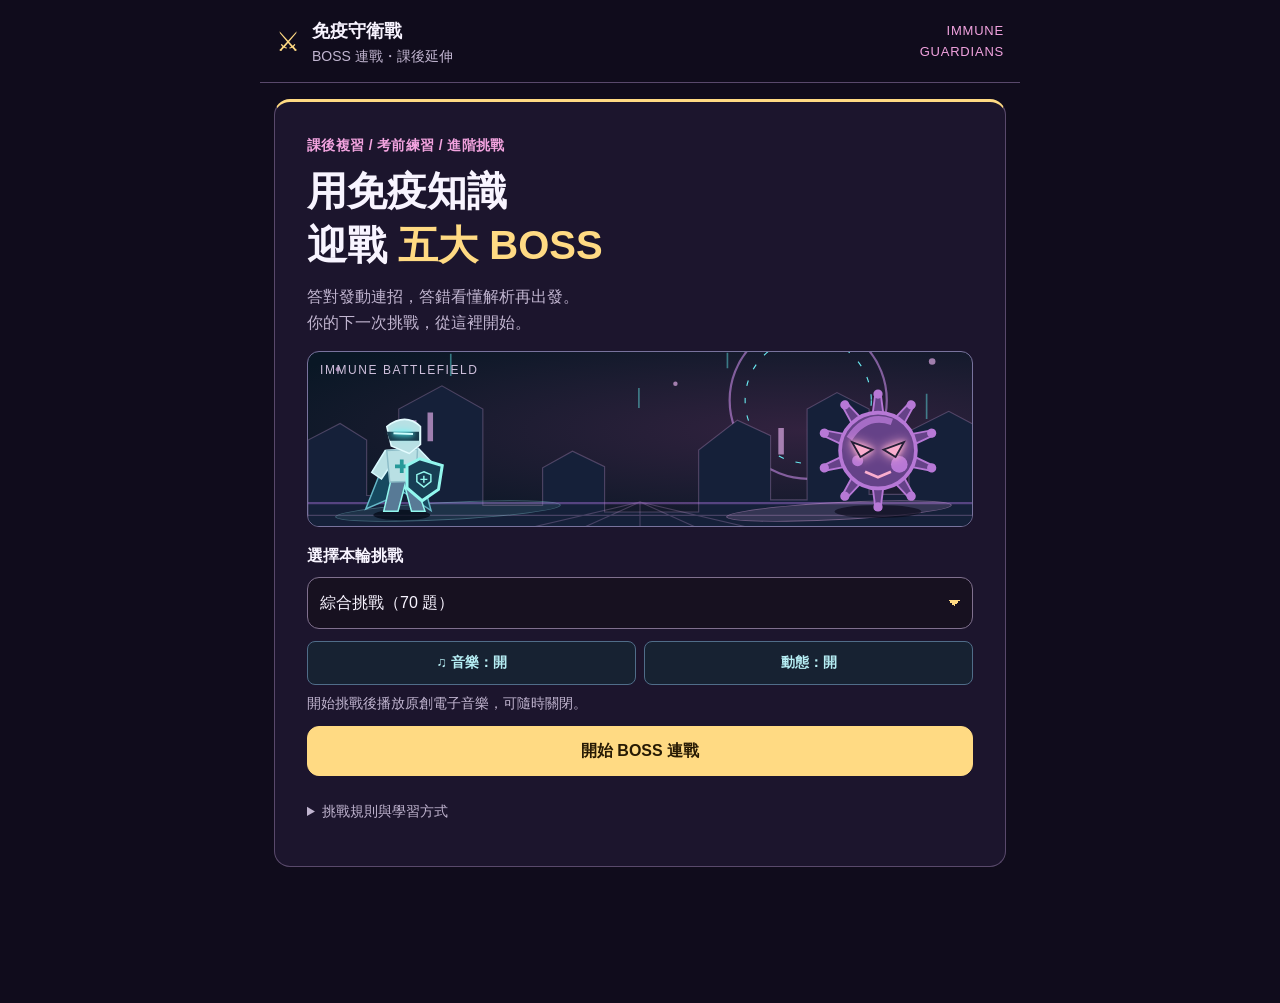
==== index.html @ f4da8e9f "Enhance the IMMUNE RUSH living base and retain unlocked Boss battle evolutions" ====
<!DOCTYPE html>
<html lang="zh-Hant">
<head>
<meta charset="UTF-8">
<meta name="viewport" content="width=device-width,initial-scale=1,viewport-fit=cover">
<meta name="theme-color" content="#100c1c">
<meta name="description" content="免疫守衛戰：五位 Boss 連戰、綜合複習與課後延伸挑戰。與 IMMUNE RUSH 學習任務分開運作。">
<title>免疫守衛戰｜BOSS 連戰挑戰</title>
<link rel="icon" href="data:,">
<link rel="stylesheet" href="./immune-guardian.css?v=20261007i">
<script src="./immune-guardian-data.js?v=20261007i" defer></script>
<script src="./immune-guardian-scene.js?v=20261007i" defer></script>
<script src="./immune-guardian-audio.js?v=20261007i" defer></script>
<script src="./immune-guardian-app.js?v=20261007j" defer></script>
</head>
<body>
<a class="skip-link" href="#mainContent">跳至挑戰內容</a>
<header class="site-header"><span class="brand-mark" aria-hidden="true">⚔</span><div><strong>免疫守衛戰</strong><span>BOSS 連戰・課後延伸</span></div><span class="edition">IMMUNE GUARDIANS</span></header>
<main id="mainContent" tabindex="-1">
<section id="lobby" class="card lobby" aria-labelledby="lobbyTitle">
  <span class="eyebrow">課後複習 / 考前練習 / 進階挑戰</span>
  <h1 id="lobbyTitle">用免疫知識<br>迎戰 <em>五大 BOSS</em></h1>
  <p>答對發動連招，答錯看懂解析再出發。<br>你的下一次挑戰，從這裡開始。</p>
  <div id="lobbyScene" class="battle lobby-scene" aria-hidden="true"></div>
  <label for="gameMode">選擇本輪挑戰</label>
  <select id="gameMode"><option value="all" selected>綜合挑戰（70 題）</option><option value="national">國考特訓（20 題）</option><option value="concept">概念闖關（50 題）</option></select>
  <div class="ambience-tools"><button type="button" data-music aria-pressed="true">♫ 音樂：開</button><button type="button" data-motion aria-pressed="true">動態：開</button></div><p class="ambience-hint">開始挑戰後播放原創電子音樂，可隨時關閉。</p>
  <button id="startBtn" type="button" class="primary">開始 BOSS 連戰</button>
  <details class="rules"><summary>挑戰規則與學習方式</summary><ul><li>7 格生命；答錯扣血並中斷 Combo，已解鎖的進化型態保留到本輪結束；後段 Boss 反擊較強。</li><li>答對累積分數與連招；各模式血量已配合題數，全對可擊敗五位 Boss。</li><li>每題只計分一次。閱讀解析後，再按下一題。</li><li>生命歸零或題目用完後結算，可查看本輪錯題再挑戰。</li></ul><p>本輪紀錄只保留到重新整理。正式課堂任務與學習進度，請使用 IMMUNE RUSH。</p></details>
</section>
<section id="playArea" hidden aria-label="Boss 連戰">
  <section id="combatPanel" class="combat-panel" tabindex="-1" aria-label="戰鬥狀態">
    <div class="combat-heading"><span id="catLabel" class="eyebrow">綜合挑戰</span><button type="button" data-music aria-pressed="true">♫ 音樂：開</button><button type="button" data-motion aria-pressed="true">動態：開</button><button id="endBtn" class="text-button" type="button">結束本輪</button></div>
    <div class="combat-stage"><div id="battle" class="battle">
      <div class="combat-stats">
        <div class="health-panel player"><div class="health-title"><span>守衛生命</span><strong><span id="hp">7</span> / 7</strong></div><div id="heroMeter" class="hp-track" role="progressbar" aria-label="玩家生命值" aria-valuemin="0" aria-valuemax="7" aria-valuenow="7"><i id="heroHpBar"></i></div></div>
        <div class="health-panel enemy"><div class="health-title"><span>BOSS <b id="stageBadge">1 / 5</b></span><span id="bossHealthText">0 / 0</span></div><div id="enemyMeter" class="hp-track" role="progressbar" aria-label="Boss 生命值" aria-valuemin="0" aria-valuemax="100" aria-valuenow="100"><i id="enemyHp"></i></div></div>
      </div>
      <div class="boss-dialogue"><p id="bossTalk" class="boss-talk" aria-label="Boss 台詞"></p></div>
      <div class="fighters" aria-hidden="true">
        <div class="battle-ring"></div><div class="platform left"></div><div class="platform right"></div>
        <div id="hero" class="hero"></div><div id="monster" class="monster"></div>
        <div id="strike" class="strike"></div><div id="impact" class="impact"></div><div id="damage" class="damage"></div>
        <div id="evolutionBanner" class="evolutionBanner"></div>
      </div>
      <div class="fighter-states">
        <div class="fighter-state player-state"><div class="fighter-name"><span id="heroIcon" class="state-icon" aria-hidden="true"></span><strong id="heroName">護生守衛</strong></div><span id="heroSkill" class="fighter-detail">防護盾衝擊</span></div>
        <div class="fighter-state boss-state"><div class="fighter-name"><span id="bossIcon" class="state-icon" aria-hidden="true"></span><strong id="bossName">免疫病毒</strong></div><span class="fighter-detail">Lv.<span id="bossLv">10</span> · <span id="bossFormLabel">初始型態</span></span><span class="fighter-detail retaliation">反擊 −<span id="counterDamage">1</span> 格生命</span></div>
      </div>
    </div></div>
    <div class="hud"><div><b id="streak">0</b><span>Combo 連勝</span></div><div><b id="score">0</b><span>分數</span></div><div><b id="defeated">0 / 5</b><span>已擊敗 Boss</span></div></div>

    <p id="status" class="battle-status" role="status">準備迎戰</p>
  </section>
  <section id="questionCard" class="card question-card" aria-labelledby="question">
    <p id="stageNotice" class="stage-notice" hidden></p>
    <div class="meta"><span id="progress">尚未開始</span><span id="questionCategory">綜合挑戰</span></div>
    <progress id="roundProgress" max="70" value="0" aria-label="本輪作答進度"></progress>
    <h2 id="question" tabindex="-1">準備開始</h2>
    <div id="options" class="options"></div>

  </section>
</section>
<section id="result" class="card result" tabindex="-1" aria-labelledby="resultTitle" hidden></section>
<noscript><p>請啟用 JavaScript 以操作互動挑戰。</p></noscript>
</main>
<footer id="battleActions" class="bottom" hidden><div class="bar"><button id="answerBtn" type="button" class="secondary" disabled>回看解析</button><button id="nextBtn" type="button" class="primary" disabled>請先作答</button></div></footer>
<dialog id="answerDialog" class="answer-dialog" aria-labelledby="answerDialogTitle">
  <header class="answer-dialog-head"><h2 id="answerDialogTitle">戰鬥解析</h2><button id="closeAnswerBtn" class="text-button" type="button" autofocus>回看戰場</button></header>
  <div id="answerScroll" class="answer-scroll"><section id="answer" class="answer" aria-label="即時解析"></section></div>
  <footer class="answer-dialog-actions"><button id="continueBattleBtn" class="primary" type="button">繼續・下一題</button></footer>
</dialog>
</body>
</html>
---- immune-guardian.css ----
/* Independent Boss-battle theme. No IMMUNE RUSH selectors or state dependencies. */
:root{color-scheme:dark;--bg:#100c1c;--panel:#1c152d;--panel-deep:#151021;--text:#f8f4ff;--muted:#c1b5d0;--line:#59496b;--pink:#f2a3df;--gold:#ffda83;--cyan:#9ce6f1;--good:#c4f49a;--bad:#ffb7c3;--radius:16px;--space:16px;--small:.875rem;--safe-bottom:env(safe-area-inset-bottom,0px)}
*{box-sizing:border-box;-webkit-tap-highlight-color:transparent}
[hidden]{display:none!important}html{font-size:16px;scroll-padding-top:16px}body{margin:0;background:var(--bg);color:var(--text);font-family:-apple-system,BlinkMacSystemFont,"Microsoft JhengHei",sans-serif;line-height:1.6}
button,select,a,summary{touch-action:manipulation}button,select{font:inherit}button,a,summary{cursor:pointer}button,.button-link{min-height:48px;width:100%;padding:12px 16px;border:1px solid var(--line);border-radius:12px;text-align:center;font-weight:650;line-height:1.5}
button:disabled{cursor:not-allowed;opacity:.55}button:enabled:active,.button-link:active{transform:translateY(1px)}button:focus-visible,a:focus-visible,select:focus-visible,summary:focus-visible{outline:3px solid var(--gold);outline-offset:3px}
p,h1,h2,h3,span,button,summary{overflow-wrap:anywhere}h1,h2,h3,h4{line-height:1.5}p{margin:8px 0 16px}h2{font-size:1.15rem}h3{font-size:1.05rem}h4{font-size:1rem;margin:16px 0 4px}
.primary{background:var(--gold);color:#271a04;border-color:var(--gold)}.secondary,.button-link{background:#2b203b;color:var(--text)}.button-link{display:flex;align-items:center;justify-content:center;text-decoration:none}
@media(hover:hover){button:enabled:hover,.button-link:hover{filter:brightness(1.12)}summary:hover{color:var(--gold)}}
.site-header{max-width:760px;margin:auto;display:flex;align-items:center;gap:12px;padding:calc(16px + env(safe-area-inset-top,0px)) 16px 14px;border-bottom:1px solid var(--line)}.brand-mark{font-size:1.7rem;color:var(--gold)}.site-header strong,.site-header div>span{display:block}.site-header strong{font-size:1.15rem}.site-header div>span{font-size:var(--small);color:var(--muted)}.edition{font-size:.8125rem;color:var(--pink);letter-spacing:.06em;margin-left:auto;max-width:86px;text-align:right}
main{max-width:760px;margin:auto;padding:16px 14px calc(120px + var(--safe-bottom));min-height:80vh}.card,.combat-panel{background:var(--panel);border:1px solid var(--line);border-radius:var(--radius);padding:var(--space);margin-bottom:16px;min-width:0}
.lobby{border-top:3px solid var(--gold);padding:16px}.eyebrow{display:block;color:var(--pink);font-size:var(--small);font-weight:650;letter-spacing:.025em}.lobby h1{font-size:1.8rem;line-height:1.35;margin:8px 0 12px}.lobby em{font-style:normal;color:var(--gold)}.lobby>p{color:var(--muted);font-size:1rem}
label{display:block;font-weight:650;margin-bottom:8px}select{appearance:none;-webkit-appearance:none;width:100%;min-height:50px;padding:12px 32px 12px 12px;background:#171120;color:var(--text);border:1px solid #80708e;border-radius:12px;font-size:1rem;background-image:linear-gradient(45deg,transparent 50%,var(--gold) 50%),linear-gradient(135deg,var(--gold) 50%,transparent 50%);background-position:calc(100% - 18px) 50%,calc(100% - 12px) 50%;background-repeat:no-repeat;background-size:6px 6px}#startBtn{margin-top:12px}
.rules{margin-top:14px}.rules summary,.source summary{min-height:44px;padding:10px 0;font-size:var(--small);color:var(--muted)}.rules ul{padding-left:22px;font-size:.95rem;color:var(--muted)}.rules li{margin:9px 0}.rules p{font-size:var(--small);color:var(--muted)}
.combat-panel{padding:10px;margin-bottom:10px}.combat-heading{display:flex;align-items:center;justify-content:space-between;gap:4px;flex-wrap:wrap}.text-button{width:auto;min-height:44px;padding:8px;background:transparent;color:var(--muted);font-size:var(--small);border:0;text-decoration:underline}
.combat-stage{position:relative;isolation:isolate}.combat-stats{position:relative;margin:7px;z-index:3;display:grid;grid-template-columns:repeat(2,minmax(0,1fr));gap:10px;pointer-events:none}.health-panel{background:#121326ed;padding:6px 8px;border-radius:9px;border:1px solid #8d6088;min-width:0}.health-panel.player{border-color:#599aa6;grid-column:1;grid-row:1}.health-panel.enemy{grid-column:2;grid-row:1}.health-title{display:flex;justify-content:space-between;flex-wrap:wrap;gap:2px 5px;font-size:.8125rem;color:#ddd1e7}.health-title{margin-bottom:4px}.hp-track{height:7px;background:#3c324b;border-radius:20px;overflow:hidden}.hp-track i{display:block;width:100%;height:100%;background:var(--pink);transition:width .3s}.player .hp-track i{background:var(--cyan)}
.hud{display:grid;grid-template-columns:repeat(3,minmax(0,1fr));gap:5px;margin-top:7px;text-align:center}.hud>div{display:flex;align-items:center;justify-content:center;flex-wrap:wrap;gap:0 5px;padding:3px;background:var(--panel-deep);border-radius:7px}.hud b{font-size:1rem;color:var(--gold)}.hud span{font-size:.8125rem;color:var(--muted)}
.battle{--scene:#dba8e3;--scene-bg:#32223f;position:relative;isolation:isolate;overflow:hidden;height:100%;background:radial-gradient(ellipse at 72% 35%,var(--scene-bg),#0d1526 85%);border:1px solid #786079;border-radius:12px;contain:paint;color:var(--scene)}.battle.stage2{--scene:#a4dfb5;--scene-bg:#224939}.battle.stage3{--scene:#ffb57e;--scene-bg:#582c35}.battle.stage4{--scene:#a2d5ff;--scene-bg:#233f66}.battle.stage5{--scene:#e2b1ff;--scene-bg:#4b276a}.scene-backdrop{position:absolute;inset:0;width:100%;height:100%;pointer-events:none}.battle-ring{position:absolute;width:118px;height:118px;border:1px solid currentColor;border-radius:50%;right:6%;bottom:5px;opacity:.3;box-shadow:0 0 0 9px #b296b110}.platform{position:absolute;bottom:6px;width:34%;height:18px;border-radius:50%;background:#75dede18;border:1px solid #91d8e04d;transform:rotate(-3deg)}.platform.left{left:4%}.platform.right{right:3%;background:#e9ade926;border-color:#e9ade955}.hero,.monster{position:absolute;bottom:4px;width:106px;line-height:0;z-index:2;transform-origin:50% 90%;pointer-events:none}.hero{left:5%;width:112px}.monster{right:3%;width:120px}.hero svg,.monster svg{width:100%;height:auto;display:block;overflow:visible}.hero.form6{filter:drop-shadow(0 0 5px #ffd78470)}.monster.form4{filter:drop-shadow(0 0 5px #e9abff60)}.damage{position:absolute;right:23%;bottom:52px;font-weight:750;font-size:1.4rem;color:#fff;opacity:0;z-index:4;text-shadow:0 2px 3px #000}.evolutionBanner{position:absolute;bottom:3px;left:8px;right:8px;font-size:.875rem;color:var(--gold);background:#15101ff2;text-align:center;padding:5px;border-radius:8px;opacity:0;z-index:5;pointer-events:none}.fighters{height:112px;position:relative;z-index:2}.boss-dialogue{position:relative;z-index:3;width:84%;margin:3px auto 6px 7px;padding:7px 10px;border:1px solid #ad91b5;border-radius:12px 12px 3px 12px;background:#2d223deF;color:#faefff;box-shadow:0 3px 10px #0003}.boss-dialogue::after{content:'';position:absolute;right:13px;bottom:-6px;width:10px;height:10px;transform:skewY(36deg);background:#2d223d;border-right:1px solid #ad91b5;border-bottom:1px solid #ad91b5}.boss-talk{font-size:.875rem;line-height:1.45;margin:0}.fighter-states{position:relative;z-index:3;display:grid;grid-template-columns:repeat(2,minmax(0,1fr));gap:8px;margin:0 7px 7px;background:#14182adb;border-radius:8px}.fighter-state{min-width:0;border-top:1px solid #719ca666;padding:5px 4px;color:#b8f1f1}.boss-state{color:#f2c1e6;border-color:#b780a666}.fighter-name{display:flex;gap:4px;align-items:center;line-height:1.35;font-size:.875rem}.fighter-name strong{font-weight:650;min-width:0}.state-icon{flex:0 0 24px;line-height:0}.state-icon svg{width:24px;height:26px}.fighter-detail{display:block;font-size:.8125rem;line-height:1.45;color:#cbd7e7;margin-top:2px}.retaliation{color:#e0bfcf}.strike{position:absolute;left:23%;right:22%;bottom:60px;height:0;color:#9af4ec;z-index:3;pointer-events:none}.strike.tier2{color:#ffe29c}.strike.tier3{color:#b4ecff}.strike.tier4,.strike.tier5{color:#e5b9ff}.strike.counter{color:#ffafcb}.projectile{position:absolute;top:-20px;left:0;width:44px;height:40px;opacity:0;filter:drop-shadow(0 0 4px currentColor)}.strike-trail{position:absolute;left:0;top:-2px;width:100%;height:4px;background:currentColor;box-shadow:0 5px 0 -1px currentColor;opacity:0;transform:scaleX(0);transform-origin:left}.strike.fire .projectile{animation:projectile .64s ease-in both}.strike.fire .strike-trail{animation:trail .68s ease-out both}.strike.counter.fire .projectile{animation-name:counterProjectile}.strike.counter .strike-trail{transform-origin:right}.damage.hero-damage{right:auto;left:9%;color:#ffc4d7}.impact-cut{position:absolute;left:-29px;top:-29px;width:58px;height:58px;opacity:0}.impact-cut::before,.impact-cut::after{content:'';position:absolute;left:26px;top:0;width:5px;height:58px;background:#fff7dd;border-radius:50%;transform:rotate(38deg);box-shadow:0 0 5px currentColor}.impact-cut::after{transform:rotate(-38deg);height:42px;top:8px}.burst .impact-cut{animation:cut .7s ease-out both}
@keyframes projectile{0%,12%{opacity:0;left:0;transform:scale(.35)}22%{opacity:1;transform:scale(1)}65%{opacity:1;left:100%;transform:scale(1.15)}78%,100%{opacity:0;left:100%;transform:scale(1.3)}}@keyframes counterProjectile{0%,12%{opacity:0;left:100%;transform:scale(.35)}22%{opacity:1;transform:scale(1)}65%{opacity:1;left:0;transform:scale(1.15)}78%,100%{opacity:0;left:0;transform:scale(1.3)}}@keyframes trail{0%,20%{opacity:0;transform:scaleX(0)}62%{opacity:.75;transform:scaleX(1)}100%{opacity:0;transform:scaleX(1)}}@keyframes cut{0%,54%{opacity:0;transform:scale(.4)}65%{opacity:1;transform:scale(1.1)}100%{opacity:0;transform:scale(1.3)}}
.stage-notice,.battle-status{position:absolute;width:1px;height:1px;padding:0;margin:0;overflow:hidden;clip-path:inset(50%)}
.attack{animation:attack .7s ease-out}.counter-attack{animation:counterAttack .7s ease-out}.hit{animation:hit .7s ease-out}.pop{animation:pop .75s ease-out}.boss-enter .monster{animation:bossEnter .55s ease-out}.boss-enter .battle-ring{animation:ringEnter .7s ease-out}.lobby-scene{height:176px;margin:12px 0 16px}.lobby-scene .hero{width:120px}.lobby-scene .monster{width:148px}.lobby-scene::after{content:'IMMUNE BATTLEFIELD';position:absolute;top:9px;left:12px;letter-spacing:.13em;font-size:.75rem;color:#cfc0dc}
@keyframes attack{15%{transform:translateX(-6px) rotate(-4deg)}48%{transform:translate(24px,-4px) rotate(8deg)}75%{transform:translateX(8px)}}@keyframes counterAttack{15%{transform:translateX(6px) rotate(4deg)}48%{transform:translate(-20px,-3px) rotate(-6deg)}75%{transform:translateX(-6px)}}@keyframes hit{0%,54%{transform:none;filter:none}65%{transform:translateX(8px) rotate(4deg);filter:brightness(1.7)}80%{transform:translateX(-5px)}100%{transform:none;filter:none}}@keyframes pop{0%,50%{opacity:0;transform:translateY(4px)}65%,85%{opacity:1}100%{opacity:0;transform:translateY(-12px)}}@keyframes bossEnter{from{opacity:0;transform:translate(20px,-10px) scale(.7)}to{opacity:1;transform:none}}@keyframes ringEnter{from{opacity:0;transform:scale(.5)}to{opacity:.3;transform:scale(1)}}

.meta{display:flex;justify-content:space-between;gap:12px;flex-wrap:wrap;color:var(--muted);font-size:var(--small)}#roundProgress{display:block;width:100%;height:5px;accent-color:var(--pink);margin:6px 0 8px;border:0;background:#3c324b}#roundProgress::-webkit-progress-bar{background:#3c324b}#roundProgress::-webkit-progress-value{background:var(--pink)}
#question{font-size:1.1rem;line-height:1.55;font-weight:650;margin:8px 0 12px;scroll-margin-top:16px}.question-card{padding:12px}.options{display:grid;grid-template-columns:repeat(2,minmax(0,1fr));gap:8px}.options.long-options{grid-template-columns:1fr}.option{display:flex;align-items:flex-start;flex-wrap:wrap;gap:7px;background:var(--panel-deep);color:var(--text);text-align:left;font-weight:500;min-height:54px;padding:10px 9px;line-height:1.5}.option-key{flex:0 0 26px;height:26px;text-align:center;border-radius:7px;background:#36293f;color:var(--pink);font-size:.875rem}.option>span:nth-child(2){flex:1;min-width:0}.option:disabled{opacity:1}.option.correct{border-color:var(--good);background:#1e3023}.option.wrong{border-color:var(--bad);background:#39212c}.answer-mark{width:100%;font-size:.875rem;font-weight:650}
/* The review sheet overlays the question while leaving the battlefield in place. */
.feedback-open{overflow:hidden}.answer-dialog{position:fixed;inset:auto 10px calc(8px + var(--safe-bottom));margin:0 auto;width:calc(100% - 20px);max-width:720px;max-height:55vh;max-height:min(55dvh,var(--review-space,55dvh));padding:0;color:var(--text);background:#1c192c;border:1px solid #bca2cd;border-radius:20px;box-shadow:0 12px 50px #0009;overflow:hidden}.answer-dialog[open]{display:flex;flex-direction:column;animation:sheetIn .22s ease-out}.answer-dialog::backdrop{background:#08071655}.answer-dialog-head{display:flex;align-items:center;justify-content:space-between;gap:8px;padding:6px 14px;border-bottom:1px solid var(--line);flex-shrink:0}.answer-dialog-head h2{font-size:1rem;margin:0;color:#e3c8f3}.answer-dialog-head button{color:#f6e8ff}.answer-scroll{overflow:auto;overscroll-behavior:contain;min-height:0;padding:14px 16px;-webkit-overflow-scrolling:touch}.answer-dialog-actions{padding:10px 14px;border-top:1px solid var(--line);flex-shrink:0}.answer{margin:0;padding:0;border:0;background:transparent}.answer h3{margin:0 0 8px;color:var(--good);font-size:1.1rem}.answer.wrong h3{color:var(--bad)}.answer h4{font-size:.875rem;color:#cfbddc;margin:12px 0 3px}.answer p{margin:4px 0 8px;font-size:1rem;line-height:1.6}.answer .your-answer{font-size:.875rem;color:var(--muted)}.source{margin-top:10px;border-top:1px solid var(--line)}.source p{color:var(--muted);font-size:.875rem}.outcome-note{border-top:1px solid var(--line);padding-top:10px;color:var(--gold)}@keyframes sheetIn{from{opacity:0;transform:translateY(18px)}to{opacity:1;transform:none}}
/* Localized charge, silhouette swap, impact rays and outfit reveal. */
.morph-old,.morph-new{display:block}.morph-old{position:absolute;inset:0}.morphing .morph-old{animation:morphDissolve .7s ease-out both}.morphing .morph-new{animation:morphReveal .85s cubic-bezier(.16,.8,.2,1) both}.morphing::after{content:'';position:absolute;inset:8%;border:3px solid #ffdeb0;border-radius:50%;opacity:0;animation:chargeRing .85s ease-out;pointer-events:none}.evolve-pop{animation:evolvePop 1s ease-out}.impact{position:absolute;bottom:57px;left:76%;width:2px;height:2px;z-index:4;pointer-events:none;color:#ffdfb5}.impact.hero-impact{left:24%;color:#ffacd4}.impact i{position:absolute;left:0;top:0;width:19px;height:3px;opacity:0;background:currentColor;border-radius:3px}.impact.burst i{animation:impactRay .3s .4s ease-out both}.impact::after{content:'';position:absolute;width:64px;height:64px;left:-32px;top:-32px;border:3px solid currentColor;border-radius:50%;opacity:0}.impact.burst::after{animation:impactRing .3s .4s ease-out}
@keyframes morphDissolve{0%{opacity:1;filter:brightness(1)}35%{opacity:.65;filter:brightness(2);transform:scale(.86)}60%,100%{opacity:0;transform:scale(.55)}}@keyframes morphReveal{0%,24%{opacity:0;transform:scale(.45) translateY(10px)}62%{opacity:1;transform:scale(1.08);filter:brightness(1.5)}100%{opacity:1;transform:none;filter:none}}@keyframes chargeRing{0%{opacity:0;transform:scale(.35)}40%{opacity:.85;transform:scale(.7)}100%{opacity:0;transform:scale(1.4)}}@keyframes evolvePop{0%,12%{opacity:0;transform:translateY(7px)}30%,85%{opacity:1;transform:none}100%{opacity:0;transform:translateY(-3px)}}@keyframes impactRay{0%{opacity:0;transform:rotate(calc(var(--ray)*30deg)) translateX(2px) scaleX(.2)}20%{opacity:1}100%{opacity:0;transform:rotate(calc(var(--ray)*30deg)) translateX(48px) scaleX(.5)}}@keyframes impactRing{0%{opacity:.9;transform:scale(.2)}100%{opacity:0;transform:scale(1.4)}}

.bottom{position:fixed;left:0;right:0;bottom:0;z-index:10;background:#100c1cf5;border-top:1px solid var(--line);padding:12px 14px calc(12px + var(--safe-bottom))}.bar{max-width:732px;margin:auto;display:grid;grid-template-columns:1fr 1.35fr;gap:12px}.bottom button{min-width:0}
.result{border-top:3px solid var(--gold)}.result h1{font-size:1.65rem;color:var(--gold);margin:14px 0}.result>p{color:var(--muted)}.result-stats{display:grid;grid-template-columns:repeat(2,minmax(0,1fr));gap:12px;margin:20px 0}.result-stats>div{padding:14px;border:1px solid var(--line);border-radius:12px;background:var(--panel-deep);text-align:center}.result-stats b,.result-stats span{display:block}.result-stats b{font-size:1.5rem;color:var(--gold)}.result-stats span{font-size:.875rem;color:var(--muted)}.result-actions{display:grid;gap:10px}.review-section,.return-learning{margin-top:24px;border-top:1px solid var(--line);padding-top:18px}.review-section>p,.return-learning p{color:var(--muted)}.review-item{background:var(--panel-deep);padding:12px;border-radius:12px;margin-top:12px}.review-item summary{min-height:44px;padding:8px 0;font-size:1rem;line-height:1.65}.review-item p{font-size:.95rem;color:var(--muted)}.review-item h3{font-size:1rem;color:var(--good)}
.skip-link{position:absolute;z-index:50;top:8px;left:8px;padding:12px;background:var(--gold);color:#160f20}.skip-link:not(:focus){clip-path:inset(50%);width:1px;height:1px;overflow:hidden;padding:0}
@media(min-width:640px){.combat-panel{padding:20px}.fighters{height:164px}.hero{width:150px}.monster{width:174px}.boss-dialogue{width:70%}.lobby{padding:32px}.lobby h1{font-size:2.5rem}.result-actions{grid-template-columns:1fr 1fr}}
/* Ambient cyberpunk motion stays inside the arena and pauses during review. */
.ambience-tools{display:flex;gap:8px;margin-top:12px}.ambience-tools button,.combat-heading [data-music],.combat-heading [data-motion]{width:auto;min-height:44px;padding:5px 7px;font-size:.8125rem;background:#172232;color:#b7eff5;border:1px solid #506d89;border-radius:8px;white-space:nowrap}.ambience-tools button{flex:1;font-size:.875rem}.ambience-hint{font-size:.875rem!important;color:var(--muted);margin:7px 0 0}.combat-heading .eyebrow{font-size:.8125rem}.combat-heading .text-button{padding:5px;font-size:.8125rem}.battle{border-color:#78739d;background:radial-gradient(ellipse at 75% 45%,var(--scene-bg),#091725 85%)}
.battle .scene-moon{stroke:#d394f5;opacity:.55;animation:moonBreathe 6s ease-in-out infinite}.scene-orbit{stroke:#69eaf1;transform-origin:452px 85px;animation:orbitSpin 28s linear infinite}.city-lights{animation:cityPulse 5s ease-in-out infinite}.data-rain{animation:dataFall 7s linear infinite}.grid-flow{animation:gridTravel 3s linear infinite}.sky-sweep{animation:skySweep 9s ease-in-out infinite}
.hero .guardian-body{transform-origin:80px 135px;animation:guardianIdle 4.5s ease-in-out infinite}.monster .boss-body{transform-origin:80px 100px;animation:bossHover 3.8s ease-in-out infinite}.boss-eyes{filter:drop-shadow(0 0 3px currentColor) drop-shadow(0 0 6px currentColor);animation:eyeGlow 3.6s ease-in-out infinite}.guardian-eyes{stroke:#cfffff;filter:drop-shadow(0 0 3px #52ffff) drop-shadow(0 0 6px #52ffff);animation:eyeGlow 4.4s ease-in-out infinite}.state-icon .ambient{animation:none;filter:none}.morphing .guardian-body,.morphing .boss-body{animation-play-state:paused}
.motion-paused .ambient,.feedback-open .ambient{animation-play-state:paused!important}
@keyframes guardianIdle{0%,100%{transform:translateY(0) rotate(-1deg)}50%{transform:translateY(-3px) rotate(1deg)}}@keyframes bossHover{0%,100%{transform:translateY(0) rotate(-1.5deg)}50%{transform:translateY(-5px) rotate(1.5deg)}}@keyframes eyeGlow{0%,100%{opacity:.75}50%{opacity:1}}@keyframes moonBreathe{50%{opacity:.85}}@keyframes orbitSpin{to{transform:rotate(360deg)}}@keyframes cityPulse{50%{opacity:.35}}@keyframes dataFall{from{transform:translateY(-50px);opacity:0}15%,75%{opacity:.45}to{transform:translateY(140px);opacity:0}}@keyframes gridTravel{from{transform:translateY(-12px);opacity:.1}50%{opacity:.4}to{transform:translateY(19px);opacity:.1}}@keyframes skySweep{0%,100%{transform:translateY(0);opacity:.15}50%{transform:translateY(-90px);opacity:.35}}
@media(prefers-reduced-motion:reduce){*,*::before,*::after{animation:none!important;transition:none!important;scroll-behavior:auto!important}}
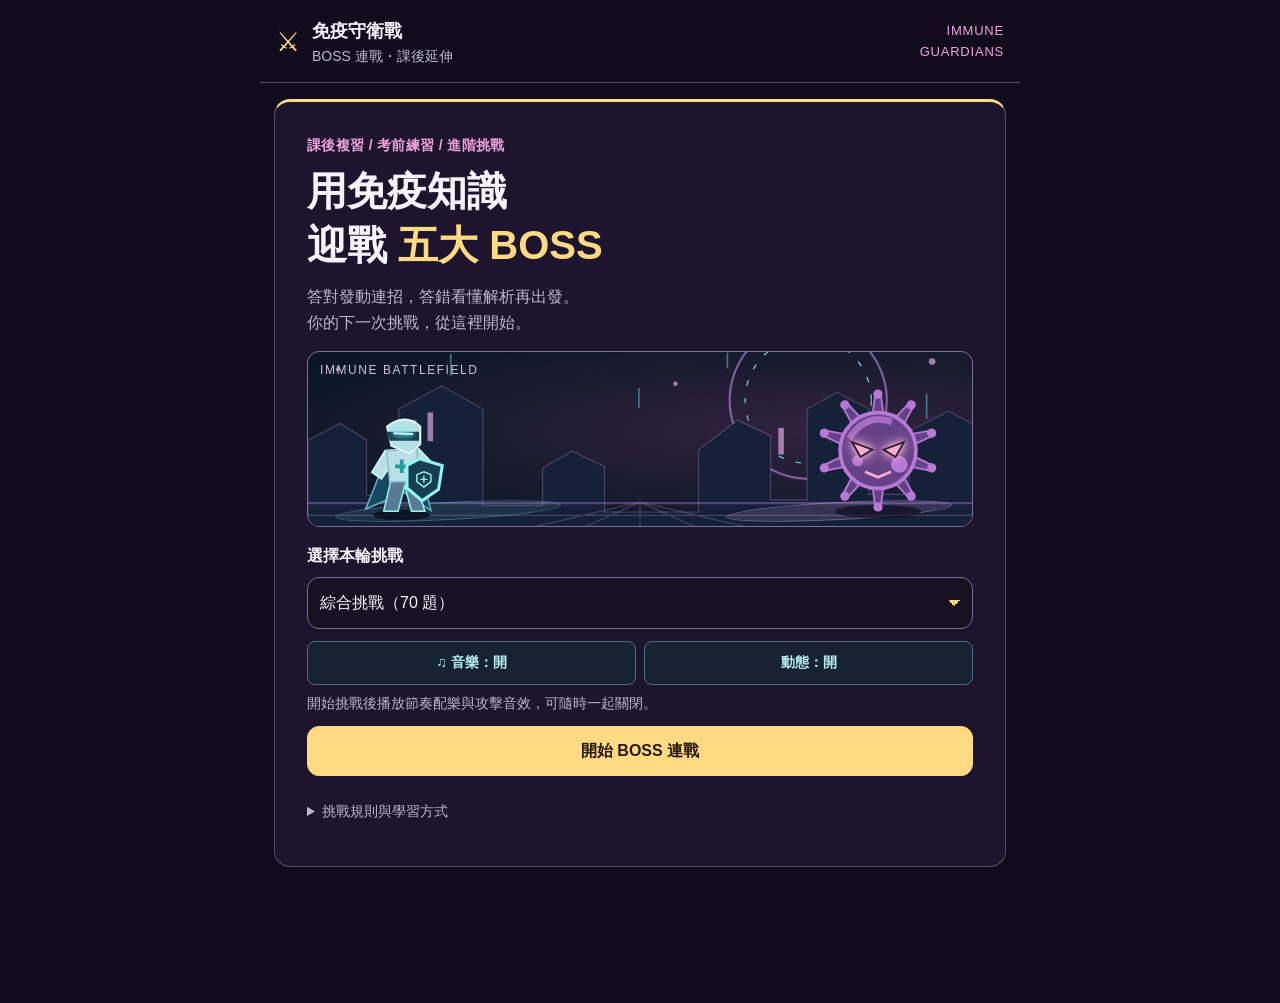
==== commit b749f82d: "Improve Boss battle mobile layout and tighten combat music and impacts" ====
--- a/index.html
+++ b/index.html
@@ -7,11 +7,11 @@
 <meta name="description" content="免疫守衛戰：五位 Boss 連戰、綜合複習與課後延伸挑戰。與 IMMUNE RUSH 學習任務分開運作。">
 <title>免疫守衛戰｜BOSS 連戰挑戰</title>
 <link rel="icon" href="data:,">
-<link rel="stylesheet" href="./immune-guardian.css?v=20261007i">
-<script src="./immune-guardian-data.js?v=20261007i" defer></script>
-<script src="./immune-guardian-scene.js?v=20261007i" defer></script>
-<script src="./immune-guardian-audio.js?v=20261007i" defer></script>
-<script src="./immune-guardian-app.js?v=20261007j" defer></script>
+<link rel="stylesheet" href="./immune-guardian.css?v=20261008h">
+<script src="./immune-guardian-data.js?v=20261008h" defer></script>
+<script src="./immune-guardian-scene.js?v=20261008h" defer></script>
+<script src="./immune-guardian-audio.js?v=20261008h" defer></script>
+<script src="./immune-guardian-app.js?v=20261008h" defer></script>
 </head>
 <body>
 <a class="skip-link" href="#mainContent">跳至挑戰內容</a>
@@ -24,13 +24,13 @@
   <div id="lobbyScene" class="battle lobby-scene" aria-hidden="true"></div>
   <label for="gameMode">選擇本輪挑戰</label>
   <select id="gameMode"><option value="all" selected>綜合挑戰（70 題）</option><option value="national">國考特訓（20 題）</option><option value="concept">概念闖關（50 題）</option></select>
-  <div class="ambience-tools"><button type="button" data-music aria-pressed="true">♫ 音樂：開</button><button type="button" data-motion aria-pressed="true">動態：開</button></div><p class="ambience-hint">開始挑戰後播放原創電子音樂，可隨時關閉。</p>
+  <div class="ambience-tools"><button type="button" data-music aria-pressed="true">♫ 音樂：開</button><button type="button" data-motion aria-pressed="true">動態：開</button></div><p class="ambience-hint">開始挑戰後播放節奏配樂與攻擊音效，可隨時一起關閉。</p>
   <button id="startBtn" type="button" class="primary">開始 BOSS 連戰</button>
   <details class="rules"><summary>挑戰規則與學習方式</summary><ul><li>7 格生命；答錯扣血並中斷 Combo，已解鎖的進化型態保留到本輪結束；後段 Boss 反擊較強。</li><li>答對累積分數與連招；各模式血量已配合題數，全對可擊敗五位 Boss。</li><li>每題只計分一次。閱讀解析後，再按下一題。</li><li>生命歸零或題目用完後結算，可查看本輪錯題再挑戰。</li></ul><p>本輪紀錄只保留到重新整理。正式課堂任務與學習進度，請使用 IMMUNE RUSH。</p></details>
 </section>
 <section id="playArea" hidden aria-label="Boss 連戰">
   <section id="combatPanel" class="combat-panel" tabindex="-1" aria-label="戰鬥狀態">
-    <div class="combat-heading"><span id="catLabel" class="eyebrow">綜合挑戰</span><button type="button" data-music aria-pressed="true">♫ 音樂：開</button><button type="button" data-motion aria-pressed="true">動態：開</button><button id="endBtn" class="text-button" type="button">結束本輪</button></div>
+    <div class="combat-heading"><span id="catLabel" class="eyebrow">綜合挑戰</span><button type="button" data-music aria-pressed="true">♫ 音樂：開</button><button type="button" data-motion aria-pressed="true">動態：開</button><button id="combatDetailBtn" class="combat-detail-toggle" type="button" aria-expanded="false" aria-controls="battle">戰況</button><button id="endBtn" class="text-button" type="button">結束本輪</button></div>
     <div class="combat-stage"><div id="battle" class="battle">
       <div class="combat-stats">
         <div class="health-panel player"><div class="health-title"><span>守衛生命</span><strong><span id="hp">7</span> / 7</strong></div><div id="heroMeter" class="hp-track" role="progressbar" aria-label="玩家生命值" aria-valuemin="0" aria-valuemax="7" aria-valuenow="7"><i id="heroHpBar"></i></div></div>
--- a/immune-guardian.css
+++ b/immune-guardian.css
@@ -15,10 +15,10 @@
 .combat-panel{padding:10px;margin-bottom:10px}.combat-heading{display:flex;align-items:center;justify-content:space-between;gap:4px;flex-wrap:wrap}.text-button{width:auto;min-height:44px;padding:8px;background:transparent;color:var(--muted);font-size:var(--small);border:0;text-decoration:underline}
 .combat-stage{position:relative;isolation:isolate}.combat-stats{position:relative;margin:7px;z-index:3;display:grid;grid-template-columns:repeat(2,minmax(0,1fr));gap:10px;pointer-events:none}.health-panel{background:#121326ed;padding:6px 8px;border-radius:9px;border:1px solid #8d6088;min-width:0}.health-panel.player{border-color:#599aa6;grid-column:1;grid-row:1}.health-panel.enemy{grid-column:2;grid-row:1}.health-title{display:flex;justify-content:space-between;flex-wrap:wrap;gap:2px 5px;font-size:.8125rem;color:#ddd1e7}.health-title{margin-bottom:4px}.hp-track{height:7px;background:#3c324b;border-radius:20px;overflow:hidden}.hp-track i{display:block;width:100%;height:100%;background:var(--pink);transition:width .3s}.player .hp-track i{background:var(--cyan)}
 .hud{display:grid;grid-template-columns:repeat(3,minmax(0,1fr));gap:5px;margin-top:7px;text-align:center}.hud>div{display:flex;align-items:center;justify-content:center;flex-wrap:wrap;gap:0 5px;padding:3px;background:var(--panel-deep);border-radius:7px}.hud b{font-size:1rem;color:var(--gold)}.hud span{font-size:.8125rem;color:var(--muted)}
-.battle{--scene:#dba8e3;--scene-bg:#32223f;position:relative;isolation:isolate;overflow:hidden;height:100%;background:radial-gradient(ellipse at 72% 35%,var(--scene-bg),#0d1526 85%);border:1px solid #786079;border-radius:12px;contain:paint;color:var(--scene)}.battle.stage2{--scene:#a4dfb5;--scene-bg:#224939}.battle.stage3{--scene:#ffb57e;--scene-bg:#582c35}.battle.stage4{--scene:#a2d5ff;--scene-bg:#233f66}.battle.stage5{--scene:#e2b1ff;--scene-bg:#4b276a}.scene-backdrop{position:absolute;inset:0;width:100%;height:100%;pointer-events:none}.battle-ring{position:absolute;width:118px;height:118px;border:1px solid currentColor;border-radius:50%;right:6%;bottom:5px;opacity:.3;box-shadow:0 0 0 9px #b296b110}.platform{position:absolute;bottom:6px;width:34%;height:18px;border-radius:50%;background:#75dede18;border:1px solid #91d8e04d;transform:rotate(-3deg)}.platform.left{left:4%}.platform.right{right:3%;background:#e9ade926;border-color:#e9ade955}.hero,.monster{position:absolute;bottom:4px;width:106px;line-height:0;z-index:2;transform-origin:50% 90%;pointer-events:none}.hero{left:5%;width:112px}.monster{right:3%;width:120px}.hero svg,.monster svg{width:100%;height:auto;display:block;overflow:visible}.hero.form6{filter:drop-shadow(0 0 5px #ffd78470)}.monster.form4{filter:drop-shadow(0 0 5px #e9abff60)}.damage{position:absolute;right:23%;bottom:52px;font-weight:750;font-size:1.4rem;color:#fff;opacity:0;z-index:4;text-shadow:0 2px 3px #000}.evolutionBanner{position:absolute;bottom:3px;left:8px;right:8px;font-size:.875rem;color:var(--gold);background:#15101ff2;text-align:center;padding:5px;border-radius:8px;opacity:0;z-index:5;pointer-events:none}.fighters{height:112px;position:relative;z-index:2}.boss-dialogue{position:relative;z-index:3;width:84%;margin:3px auto 6px 7px;padding:7px 10px;border:1px solid #ad91b5;border-radius:12px 12px 3px 12px;background:#2d223deF;color:#faefff;box-shadow:0 3px 10px #0003}.boss-dialogue::after{content:'';position:absolute;right:13px;bottom:-6px;width:10px;height:10px;transform:skewY(36deg);background:#2d223d;border-right:1px solid #ad91b5;border-bottom:1px solid #ad91b5}.boss-talk{font-size:.875rem;line-height:1.45;margin:0}.fighter-states{position:relative;z-index:3;display:grid;grid-template-columns:repeat(2,minmax(0,1fr));gap:8px;margin:0 7px 7px;background:#14182adb;border-radius:8px}.fighter-state{min-width:0;border-top:1px solid #719ca666;padding:5px 4px;color:#b8f1f1}.boss-state{color:#f2c1e6;border-color:#b780a666}.fighter-name{display:flex;gap:4px;align-items:center;line-height:1.35;font-size:.875rem}.fighter-name strong{font-weight:650;min-width:0}.state-icon{flex:0 0 24px;line-height:0}.state-icon svg{width:24px;height:26px}.fighter-detail{display:block;font-size:.8125rem;line-height:1.45;color:#cbd7e7;margin-top:2px}.retaliation{color:#e0bfcf}.strike{position:absolute;left:23%;right:22%;bottom:60px;height:0;color:#9af4ec;z-index:3;pointer-events:none}.strike.tier2{color:#ffe29c}.strike.tier3{color:#b4ecff}.strike.tier4,.strike.tier5{color:#e5b9ff}.strike.counter{color:#ffafcb}.projectile{position:absolute;top:-20px;left:0;width:44px;height:40px;opacity:0;filter:drop-shadow(0 0 4px currentColor)}.strike-trail{position:absolute;left:0;top:-2px;width:100%;height:4px;background:currentColor;box-shadow:0 5px 0 -1px currentColor;opacity:0;transform:scaleX(0);transform-origin:left}.strike.fire .projectile{animation:projectile .64s ease-in both}.strike.fire .strike-trail{animation:trail .68s ease-out both}.strike.counter.fire .projectile{animation-name:counterProjectile}.strike.counter .strike-trail{transform-origin:right}.damage.hero-damage{right:auto;left:9%;color:#ffc4d7}.impact-cut{position:absolute;left:-29px;top:-29px;width:58px;height:58px;opacity:0}.impact-cut::before,.impact-cut::after{content:'';position:absolute;left:26px;top:0;width:5px;height:58px;background:#fff7dd;border-radius:50%;transform:rotate(38deg);box-shadow:0 0 5px currentColor}.impact-cut::after{transform:rotate(-38deg);height:42px;top:8px}.burst .impact-cut{animation:cut .7s ease-out both}
+.battle{--scene:#dba8e3;--scene-bg:#32223f;position:relative;isolation:isolate;overflow:hidden;height:100%;background:radial-gradient(ellipse at 72% 35%,var(--scene-bg),#0d1526 85%);border:1px solid #786079;border-radius:12px;contain:paint;color:var(--scene)}.battle.stage2{--scene:#a4dfb5;--scene-bg:#224939}.battle.stage3{--scene:#ffb57e;--scene-bg:#582c35}.battle.stage4{--scene:#a2d5ff;--scene-bg:#233f66}.battle.stage5{--scene:#e2b1ff;--scene-bg:#4b276a}.scene-backdrop{position:absolute;inset:0;width:100%;height:100%;pointer-events:none}.battle-ring{position:absolute;width:118px;height:118px;border:1px solid currentColor;border-radius:50%;right:6%;bottom:5px;opacity:.3;box-shadow:0 0 0 9px #b296b110}.platform{position:absolute;bottom:6px;width:34%;height:18px;border-radius:50%;background:#75dede18;border:1px solid #91d8e04d;transform:rotate(-3deg)}.platform.left{left:4%}.platform.right{right:3%;background:#e9ade926;border-color:#e9ade955}.hero,.monster{position:absolute;bottom:4px;width:106px;line-height:0;z-index:2;transform-origin:50% 90%;pointer-events:none}.hero{left:5%;width:112px}.monster{right:3%;width:120px}.hero svg,.monster svg{width:100%;height:auto;display:block;overflow:visible}.hero.form6{filter:drop-shadow(0 0 5px #ffd78470)}.monster.form4{filter:drop-shadow(0 0 5px #e9abff60)}.damage{position:absolute;right:23%;bottom:52px;font-weight:750;font-size:1.4rem;color:#fff;opacity:0;z-index:4;text-shadow:0 2px 3px #000}.evolutionBanner{position:absolute;bottom:3px;left:8px;right:8px;font-size:.875rem;color:var(--gold);background:#15101ff2;text-align:center;padding:5px;border-radius:8px;opacity:0;z-index:5;pointer-events:none}.fighters{height:112px;position:relative;z-index:2}.boss-dialogue{position:relative;z-index:3;width:84%;margin:3px auto 6px 7px;padding:7px 10px;border:1px solid #ad91b5;border-radius:12px 12px 3px 12px;background:#2d223deF;color:#faefff;box-shadow:0 3px 10px #0003}.boss-dialogue::after{content:'';position:absolute;right:13px;bottom:-6px;width:10px;height:10px;transform:skewY(36deg);background:#2d223d;border-right:1px solid #ad91b5;border-bottom:1px solid #ad91b5}.boss-talk{font-size:.875rem;line-height:1.45;margin:0}.fighter-states{position:relative;z-index:3;display:grid;grid-template-columns:repeat(2,minmax(0,1fr));gap:8px;margin:0 7px 7px;background:#14182adb;border-radius:8px}.fighter-state{min-width:0;border-top:1px solid #719ca666;padding:5px 4px;color:#b8f1f1}.boss-state{color:#f2c1e6;border-color:#b780a666}.fighter-name{display:flex;gap:4px;align-items:center;line-height:1.35;font-size:.875rem}.fighter-name strong{font-weight:650;min-width:0}.state-icon{flex:0 0 24px;line-height:0}.state-icon svg{width:24px;height:26px}.fighter-detail{display:block;font-size:.8125rem;line-height:1.45;color:#cbd7e7;margin-top:2px}.retaliation{color:#e0bfcf}.strike{position:absolute;left:23%;right:22%;bottom:60px;height:0;color:#9af4ec;z-index:3;pointer-events:none}.strike.tier2{color:#ffe29c}.strike.tier3{color:#b4ecff}.strike.tier4,.strike.tier5{color:#e5b9ff}.strike.counter{color:#ffafcb}.projectile{position:absolute;top:-20px;left:0;width:44px;height:40px;opacity:0;filter:drop-shadow(0 0 4px currentColor)}.strike-trail{position:absolute;left:0;top:-2px;width:100%;height:4px;background:currentColor;box-shadow:0 5px 0 -1px currentColor;opacity:0;transform:scaleX(0);transform-origin:left}.strike.fire .projectile{animation:projectile .4s ease-in both}.strike.fire .strike-trail{animation:trail .42s ease-out both}.strike.counter.fire .projectile{animation-name:counterProjectile}.strike.counter .strike-trail{transform-origin:right}.damage.hero-damage{right:auto;left:9%;color:#ffc4d7}.impact-cut{position:absolute;left:-29px;top:-29px;width:58px;height:58px;opacity:0}.impact-cut::before,.impact-cut::after{content:'';position:absolute;left:26px;top:0;width:5px;height:58px;background:#fff7dd;border-radius:50%;transform:rotate(38deg);box-shadow:0 0 5px currentColor}.impact-cut::after{transform:rotate(-38deg);height:42px;top:8px}.burst .impact-cut{animation:cut .42s ease-out both}
 @keyframes projectile{0%,12%{opacity:0;left:0;transform:scale(.35)}22%{opacity:1;transform:scale(1)}65%{opacity:1;left:100%;transform:scale(1.15)}78%,100%{opacity:0;left:100%;transform:scale(1.3)}}@keyframes counterProjectile{0%,12%{opacity:0;left:100%;transform:scale(.35)}22%{opacity:1;transform:scale(1)}65%{opacity:1;left:0;transform:scale(1.15)}78%,100%{opacity:0;left:0;transform:scale(1.3)}}@keyframes trail{0%,20%{opacity:0;transform:scaleX(0)}62%{opacity:.75;transform:scaleX(1)}100%{opacity:0;transform:scaleX(1)}}@keyframes cut{0%,54%{opacity:0;transform:scale(.4)}65%{opacity:1;transform:scale(1.1)}100%{opacity:0;transform:scale(1.3)}}
 .stage-notice,.battle-status{position:absolute;width:1px;height:1px;padding:0;margin:0;overflow:hidden;clip-path:inset(50%)}
-.attack{animation:attack .7s ease-out}.counter-attack{animation:counterAttack .7s ease-out}.hit{animation:hit .7s ease-out}.pop{animation:pop .75s ease-out}.boss-enter .monster{animation:bossEnter .55s ease-out}.boss-enter .battle-ring{animation:ringEnter .7s ease-out}.lobby-scene{height:176px;margin:12px 0 16px}.lobby-scene .hero{width:120px}.lobby-scene .monster{width:148px}.lobby-scene::after{content:'IMMUNE BATTLEFIELD';position:absolute;top:9px;left:12px;letter-spacing:.13em;font-size:.75rem;color:#cfc0dc}
+.attack{animation:attack .42s ease-out}.counter-attack{animation:counterAttack .42s ease-out}.hit{animation:hit .42s ease-out}.pop{animation:pop .75s ease-out}.boss-enter .monster{animation:bossEnter .55s ease-out}.boss-enter .battle-ring{animation:ringEnter .7s ease-out}.lobby-scene{height:176px;margin:12px 0 16px}.lobby-scene .hero{width:120px}.lobby-scene .monster{width:148px}.lobby-scene::after{content:'IMMUNE BATTLEFIELD';position:absolute;top:9px;left:12px;letter-spacing:.13em;font-size:.75rem;color:#cfc0dc}
 @keyframes attack{15%{transform:translateX(-6px) rotate(-4deg)}48%{transform:translate(24px,-4px) rotate(8deg)}75%{transform:translateX(8px)}}@keyframes counterAttack{15%{transform:translateX(6px) rotate(4deg)}48%{transform:translate(-20px,-3px) rotate(-6deg)}75%{transform:translateX(-6px)}}@keyframes hit{0%,54%{transform:none;filter:none}65%{transform:translateX(8px) rotate(4deg);filter:brightness(1.7)}80%{transform:translateX(-5px)}100%{transform:none;filter:none}}@keyframes pop{0%,50%{opacity:0;transform:translateY(4px)}65%,85%{opacity:1}100%{opacity:0;transform:translateY(-12px)}}@keyframes bossEnter{from{opacity:0;transform:translate(20px,-10px) scale(.7)}to{opacity:1;transform:none}}@keyframes ringEnter{from{opacity:0;transform:scale(.5)}to{opacity:.3;transform:scale(1)}}
 
 .meta{display:flex;justify-content:space-between;gap:12px;flex-wrap:wrap;color:var(--muted);font-size:var(--small)}#roundProgress{display:block;width:100%;height:5px;accent-color:var(--pink);margin:6px 0 8px;border:0;background:#3c324b}#roundProgress::-webkit-progress-bar{background:#3c324b}#roundProgress::-webkit-progress-value{background:var(--pink)}
@@ -26,7 +26,7 @@
 /* The review sheet overlays the question while leaving the battlefield in place. */
 .feedback-open{overflow:hidden}.answer-dialog{position:fixed;inset:auto 10px calc(8px + var(--safe-bottom));margin:0 auto;width:calc(100% - 20px);max-width:720px;max-height:55vh;max-height:min(55dvh,var(--review-space,55dvh));padding:0;color:var(--text);background:#1c192c;border:1px solid #bca2cd;border-radius:20px;box-shadow:0 12px 50px #0009;overflow:hidden}.answer-dialog[open]{display:flex;flex-direction:column;animation:sheetIn .22s ease-out}.answer-dialog::backdrop{background:#08071655}.answer-dialog-head{display:flex;align-items:center;justify-content:space-between;gap:8px;padding:6px 14px;border-bottom:1px solid var(--line);flex-shrink:0}.answer-dialog-head h2{font-size:1rem;margin:0;color:#e3c8f3}.answer-dialog-head button{color:#f6e8ff}.answer-scroll{overflow:auto;overscroll-behavior:contain;min-height:0;padding:14px 16px;-webkit-overflow-scrolling:touch}.answer-dialog-actions{padding:10px 14px;border-top:1px solid var(--line);flex-shrink:0}.answer{margin:0;padding:0;border:0;background:transparent}.answer h3{margin:0 0 8px;color:var(--good);font-size:1.1rem}.answer.wrong h3{color:var(--bad)}.answer h4{font-size:.875rem;color:#cfbddc;margin:12px 0 3px}.answer p{margin:4px 0 8px;font-size:1rem;line-height:1.6}.answer .your-answer{font-size:.875rem;color:var(--muted)}.source{margin-top:10px;border-top:1px solid var(--line)}.source p{color:var(--muted);font-size:.875rem}.outcome-note{border-top:1px solid var(--line);padding-top:10px;color:var(--gold)}@keyframes sheetIn{from{opacity:0;transform:translateY(18px)}to{opacity:1;transform:none}}
 /* Localized charge, silhouette swap, impact rays and outfit reveal. */
-.morph-old,.morph-new{display:block}.morph-old{position:absolute;inset:0}.morphing .morph-old{animation:morphDissolve .7s ease-out both}.morphing .morph-new{animation:morphReveal .85s cubic-bezier(.16,.8,.2,1) both}.morphing::after{content:'';position:absolute;inset:8%;border:3px solid #ffdeb0;border-radius:50%;opacity:0;animation:chargeRing .85s ease-out;pointer-events:none}.evolve-pop{animation:evolvePop 1s ease-out}.impact{position:absolute;bottom:57px;left:76%;width:2px;height:2px;z-index:4;pointer-events:none;color:#ffdfb5}.impact.hero-impact{left:24%;color:#ffacd4}.impact i{position:absolute;left:0;top:0;width:19px;height:3px;opacity:0;background:currentColor;border-radius:3px}.impact.burst i{animation:impactRay .3s .4s ease-out both}.impact::after{content:'';position:absolute;width:64px;height:64px;left:-32px;top:-32px;border:3px solid currentColor;border-radius:50%;opacity:0}.impact.burst::after{animation:impactRing .3s .4s ease-out}
+.morph-old,.morph-new{display:block}.morph-old{position:absolute;inset:0}.morphing .morph-old{animation:morphDissolve .7s ease-out both}.morphing .morph-new{animation:morphReveal .85s cubic-bezier(.16,.8,.2,1) both}.morphing::after{content:'';position:absolute;inset:8%;border:3px solid #ffdeb0;border-radius:50%;opacity:0;animation:chargeRing .85s ease-out;pointer-events:none}.evolve-pop{animation:evolvePop 1s ease-out}.impact{position:absolute;bottom:57px;left:76%;width:2px;height:2px;z-index:4;pointer-events:none;color:#ffdfb5}.impact.hero-impact{left:24%;color:#ffacd4}.impact i{position:absolute;left:0;top:0;width:19px;height:3px;opacity:0;background:currentColor;border-radius:3px}.impact.burst i{animation:impactRay .24s .23s ease-out both}.impact::after{content:'';position:absolute;width:64px;height:64px;left:-32px;top:-32px;border:3px solid currentColor;border-radius:50%;opacity:0}.impact.burst::after{animation:impactRing .24s .23s ease-out}
 @keyframes morphDissolve{0%{opacity:1;filter:brightness(1)}35%{opacity:.65;filter:brightness(2);transform:scale(.86)}60%,100%{opacity:0;transform:scale(.55)}}@keyframes morphReveal{0%,24%{opacity:0;transform:scale(.45) translateY(10px)}62%{opacity:1;transform:scale(1.08);filter:brightness(1.5)}100%{opacity:1;transform:none;filter:none}}@keyframes chargeRing{0%{opacity:0;transform:scale(.35)}40%{opacity:.85;transform:scale(.7)}100%{opacity:0;transform:scale(1.4)}}@keyframes evolvePop{0%,12%{opacity:0;transform:translateY(7px)}30%,85%{opacity:1;transform:none}100%{opacity:0;transform:translateY(-3px)}}@keyframes impactRay{0%{opacity:0;transform:rotate(calc(var(--ray)*30deg)) translateX(2px) scaleX(.2)}20%{opacity:1}100%{opacity:0;transform:rotate(calc(var(--ray)*30deg)) translateX(48px) scaleX(.5)}}@keyframes impactRing{0%{opacity:.9;transform:scale(.2)}100%{opacity:0;transform:scale(1.4)}}
 
 .bottom{position:fixed;left:0;right:0;bottom:0;z-index:10;background:#100c1cf5;border-top:1px solid var(--line);padding:12px 14px calc(12px + var(--safe-bottom))}.bar{max-width:732px;margin:auto;display:grid;grid-template-columns:1fr 1.35fr;gap:12px}.bottom button{min-width:0}
@@ -40,3 +40,37 @@
 .motion-paused .ambient,.feedback-open .ambient{animation-play-state:paused!important}
 @keyframes guardianIdle{0%,100%{transform:translateY(0) rotate(-1deg)}50%{transform:translateY(-3px) rotate(1deg)}}@keyframes bossHover{0%,100%{transform:translateY(0) rotate(-1.5deg)}50%{transform:translateY(-5px) rotate(1.5deg)}}@keyframes eyeGlow{0%,100%{opacity:.75}50%{opacity:1}}@keyframes moonBreathe{50%{opacity:.85}}@keyframes orbitSpin{to{transform:rotate(360deg)}}@keyframes cityPulse{50%{opacity:.35}}@keyframes dataFall{from{transform:translateY(-50px);opacity:0}15%,75%{opacity:.45}to{transform:translateY(140px);opacity:0}}@keyframes gridTravel{from{transform:translateY(-12px);opacity:.1}50%{opacity:.4}to{transform:translateY(19px);opacity:.1}}@keyframes skySweep{0%,100%{transform:translateY(0);opacity:.15}50%{transform:translateY(-90px);opacity:.35}}
 @media(prefers-reduced-motion:reduce){*,*::before,*::after{animation:none!important;transition:none!important;scroll-behavior:auto!important}}
+
+/* Mobile battlefield gives the question priority; details are opt-in, text never clipped. */
+.combat-detail-toggle{display:none}
+@media(max-width:639px){
+  body.playing .site-header{display:none}
+  body.playing main{padding:calc(6px + env(safe-area-inset-top,0px)) 8px calc(16px + var(--safe-bottom))}
+  body.playing.has-feedback main{padding-bottom:calc(92px + var(--safe-bottom))}
+  .combat-panel{padding:6px;margin-bottom:8px;border-radius:13px}
+  .combat-heading{gap:4px;min-height:44px;margin-bottom:3px}
+  .combat-heading .eyebrow{flex:1;min-width:60px;font-size:.8125rem}
+  .combat-heading [data-music],.combat-heading [data-motion]{width:44px;height:44px;padding:0;font-size:1.15rem}
+  .combat-heading [aria-pressed="false"]{color:#a99eb5;background:#201a2c}
+  .combat-detail-toggle{display:block;width:auto;min-width:44px;min-height:44px;padding:5px 8px;background:#2b203b;color:#efdef8;font-size:.8125rem}
+  .combat-detail-toggle[aria-expanded="true"]{border-color:var(--gold);color:var(--gold)}
+  .combat-heading .text-button{min-width:58px}
+  .combat-stats{margin:5px;gap:6px}.health-panel{padding:3px 6px}.health-title{margin-bottom:2px;line-height:1.4}.hp-track{height:5px}
+  .boss-dialogue{width:calc(100% - 16px);margin:3px 8px 4px;padding:4px 7px;border-radius:8px 8px 2px 8px}
+  .boss-talk{font-size:.8125rem;line-height:1.35}
+  .fighters{height:82px}.hero{width:79px;left:9%;bottom:0}.monster{width:86px;right:7%;bottom:0}
+  .battle-ring{width:80px;height:80px;right:9%;bottom:0}.platform{height:12px;bottom:2px}
+  .fighter-states{margin:0 5px 4px;gap:6px}.fighter-state{padding:3px 4px}.fighter-name{font-size:.8125rem;line-height:1.3}.state-icon{display:none}
+  .combat-panel:not(.show-details) .fighter-detail,.combat-panel:not(.show-details) .hud{display:none}
+  .combat-panel.show-details .state-icon{display:block}
+  .hud{margin-top:5px}.hud>div{padding:3px}.hud span{font-size:.8125rem}
+  .strike{bottom:43px}.impact{bottom:41px}.damage{bottom:39px;font-size:1.1rem}.evolutionBanner{font-size:.8125rem;padding:3px}
+  .question-card{padding:10px;margin-bottom:0;border-radius:13px}.meta{font-size:.8125rem;gap:6px}#roundProgress{height:3px;margin:4px 0 6px}
+  #question{font-size:1.0625rem;line-height:1.5;margin:6px 0 10px}
+  .options{gap:7px}.option{font-size:1rem;min-height:50px;padding:9px 8px;gap:6px;line-height:1.4}.option-key{flex-basis:24px;height:24px}
+  .bottom{padding:8px 10px calc(8px + var(--safe-bottom))}.bar{gap:8px}
+}
+
+@media(max-width:639px) and (min-height:740px){
+  .fighters{height:100px}.hero{width:94px}.monster{width:104px}
+}
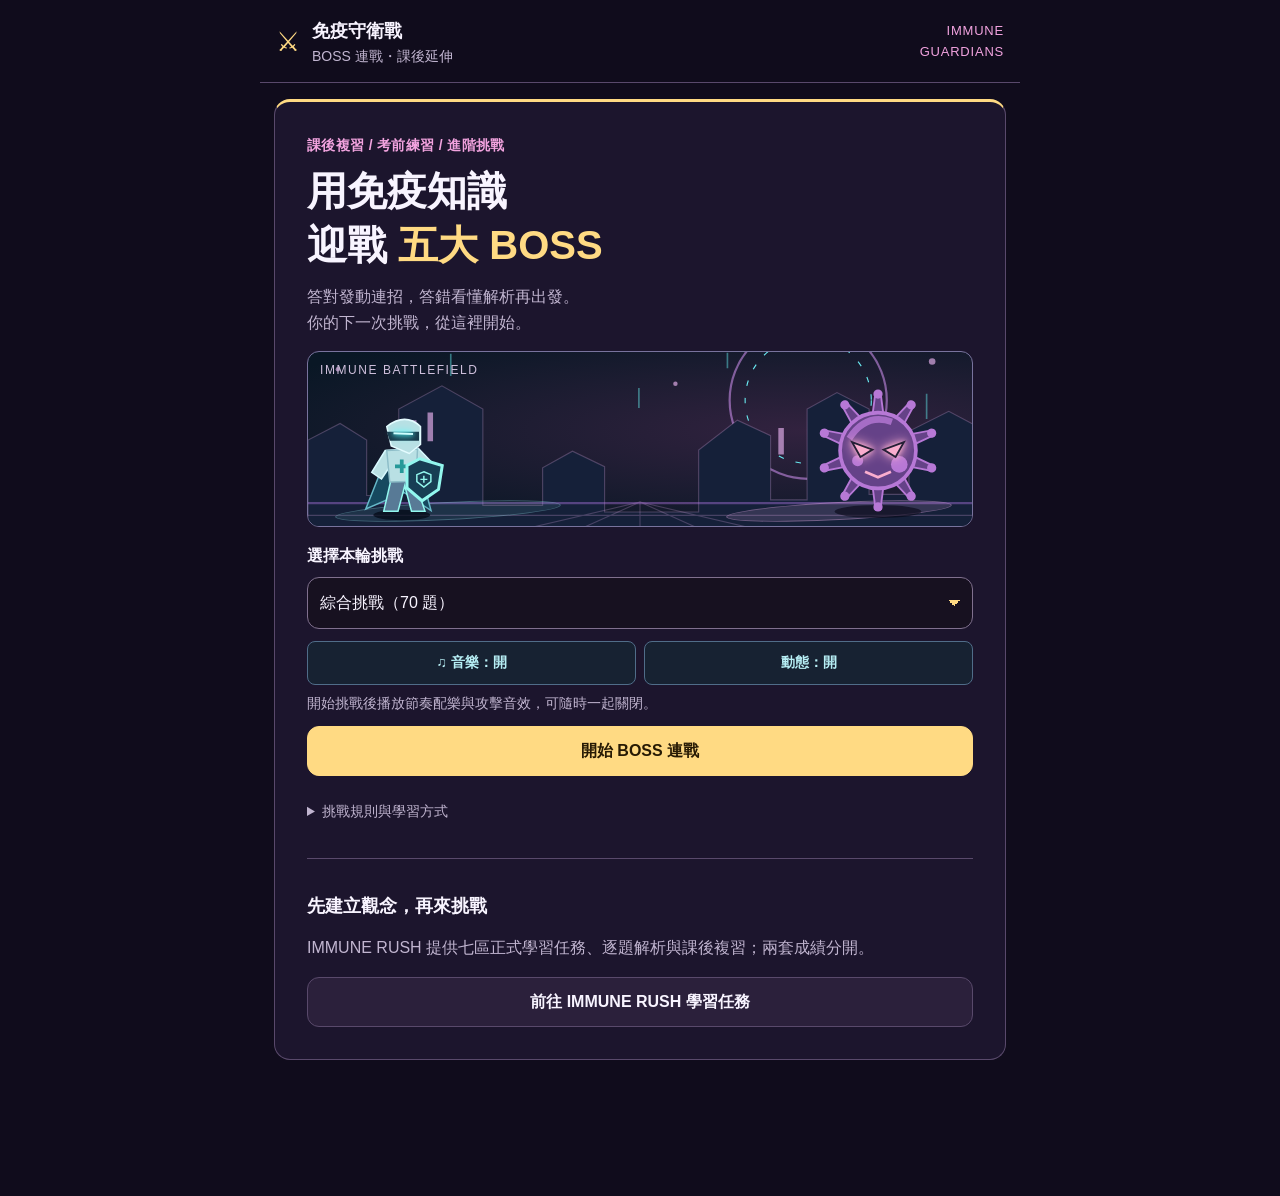
==== commit 0411e775: "Preserve clinical context in mission reviews and connect Boss lobby to learning tasks Validate seven" ====
--- a/index.html
+++ b/index.html
@@ -7,11 +7,11 @@
 <meta name="description" content="免疫守衛戰：五位 Boss 連戰、綜合複習與課後延伸挑戰。與 IMMUNE RUSH 學習任務分開運作。">
 <title>免疫守衛戰｜BOSS 連戰挑戰</title>
 <link rel="icon" href="data:,">
-<link rel="stylesheet" href="./immune-guardian.css?v=20261008h">
-<script src="./immune-guardian-data.js?v=20261008h" defer></script>
-<script src="./immune-guardian-scene.js?v=20261008h" defer></script>
-<script src="./immune-guardian-audio.js?v=20261008h" defer></script>
-<script src="./immune-guardian-app.js?v=20261008h" defer></script>
+<link rel="stylesheet" href="./immune-guardian.css?v=20261008k">
+<script src="./immune-guardian-data.js?v=20261008k" defer></script>
+<script src="./immune-guardian-scene.js?v=20261008k" defer></script>
+<script src="./immune-guardian-audio.js?v=20261008k" defer></script>
+<script src="./immune-guardian-app.js?v=20261008k" defer></script>
 </head>
 <body>
 <a class="skip-link" href="#mainContent">跳至挑戰內容</a>
@@ -26,7 +26,8 @@
   <select id="gameMode"><option value="all" selected>綜合挑戰（70 題）</option><option value="national">國考特訓（20 題）</option><option value="concept">概念闖關（50 題）</option></select>
   <div class="ambience-tools"><button type="button" data-music aria-pressed="true">♫ 音樂：開</button><button type="button" data-motion aria-pressed="true">動態：開</button></div><p class="ambience-hint">開始挑戰後播放節奏配樂與攻擊音效，可隨時一起關閉。</p>
   <button id="startBtn" type="button" class="primary">開始 BOSS 連戰</button>
-  <details class="rules"><summary>挑戰規則與學習方式</summary><ul><li>7 格生命；答錯扣血並中斷 Combo，已解鎖的進化型態保留到本輪結束；後段 Boss 反擊較強。</li><li>答對累積分數與連招；各模式血量已配合題數，全對可擊敗五位 Boss。</li><li>每題只計分一次。閱讀解析後，再按下一題。</li><li>生命歸零或題目用完後結算，可查看本輪錯題再挑戰。</li></ul><p>本輪紀錄只保留到重新整理。正式課堂任務與學習進度，請使用 IMMUNE RUSH。</p></details>
+  <details class="rules"><summary>挑戰規則與學習方式</summary><ul><li>7 格生命；答錯扣血並中斷 Combo，後段 Boss 反擊較強。</li><li>本輪累積答對 2、4、8、12、18、26、40 題會進化並更換攻擊特效；答錯不扣累積題數、不退化，重新挑戰才歸零。</li><li>答對累積分數與連招；各模式血量已配合題數，全對可擊敗五位 Boss。</li><li>每題只計分一次。閱讀解析後，再按下一題。</li><li>生命歸零或題目用完後結算，可查看本輪錯題再挑戰。</li></ul><p>本輪紀錄只保留到重新整理。正式課堂任務與學習進度，請使用 IMMUNE RUSH。</p></details>
+  <section class="return-learning" aria-labelledby="missionLinkTitle"><h2 id="missionLinkTitle">先建立觀念，再來挑戰</h2><p>IMMUNE RUSH 提供七區正式學習任務、逐題解析與課後複習；兩套成績分開。</p><a id="lobbyMission" class="secondary button-link" href="./mission.html">前往 IMMUNE RUSH 學習任務</a></section>
 </section>
 <section id="playArea" hidden aria-label="Boss 連戰">
   <section id="combatPanel" class="combat-panel" tabindex="-1" aria-label="戰鬥狀態">
@@ -37,14 +38,14 @@
         <div class="health-panel enemy"><div class="health-title"><span>BOSS <b id="stageBadge">1 / 5</b></span><span id="bossHealthText">0 / 0</span></div><div id="enemyMeter" class="hp-track" role="progressbar" aria-label="Boss 生命值" aria-valuemin="0" aria-valuemax="100" aria-valuenow="100"><i id="enemyHp"></i></div></div>
       </div>
       <div class="boss-dialogue"><p id="bossTalk" class="boss-talk" aria-label="Boss 台詞"></p></div>
-      <div class="fighters" aria-hidden="true">
-        <div class="battle-ring"></div><div class="platform left"></div><div class="platform right"></div>
+      <div class="fighters" aria-hidden="true"><div class="arena-current"><span class="current-grid ambient"></span><span class="current-line ambient"></span><span class="current-line ambient"></span><span class="current-line ambient"></span></div>
+        <div id="bossArrival" class="boss-arrival" aria-hidden="true"><div class="arrival-gate"></div><div class="arrival-rift"></div><div class="arrival-name"><span id="arrivalNumber"></span><strong id="arrivalName"></strong></div></div><div class="battle-ring"></div><div class="platform left"></div><div class="platform right"></div>
         <div id="hero" class="hero"></div><div id="monster" class="monster"></div>
         <div id="strike" class="strike"></div><div id="impact" class="impact"></div><div id="damage" class="damage"></div>
         <div id="evolutionBanner" class="evolutionBanner"></div>
       </div>
       <div class="fighter-states">
-        <div class="fighter-state player-state"><div class="fighter-name"><span id="heroIcon" class="state-icon" aria-hidden="true"></span><strong id="heroName">護生守衛</strong></div><span id="heroSkill" class="fighter-detail">防護盾衝擊</span></div>
+        <div class="fighter-state player-state"><div class="fighter-name"><span id="heroIcon" class="state-icon" aria-hidden="true"></span><strong id="heroName">護生守衛</strong></div><span id="evolutionProgress" class="evolution-progress">答對 0｜差 2 題進化</span><span id="heroSkill" class="fighter-detail">防護盾衝擊</span></div>
         <div class="fighter-state boss-state"><div class="fighter-name"><span id="bossIcon" class="state-icon" aria-hidden="true"></span><strong id="bossName">免疫病毒</strong></div><span class="fighter-detail">Lv.<span id="bossLv">10</span> · <span id="bossFormLabel">初始型態</span></span><span class="fighter-detail retaliation">反擊 −<span id="counterDamage">1</span> 格生命</span></div>
       </div>
     </div></div>
--- a/immune-guardian.css
+++ b/immune-guardian.css
@@ -15,11 +15,11 @@
 .combat-panel{padding:10px;margin-bottom:10px}.combat-heading{display:flex;align-items:center;justify-content:space-between;gap:4px;flex-wrap:wrap}.text-button{width:auto;min-height:44px;padding:8px;background:transparent;color:var(--muted);font-size:var(--small);border:0;text-decoration:underline}
 .combat-stage{position:relative;isolation:isolate}.combat-stats{position:relative;margin:7px;z-index:3;display:grid;grid-template-columns:repeat(2,minmax(0,1fr));gap:10px;pointer-events:none}.health-panel{background:#121326ed;padding:6px 8px;border-radius:9px;border:1px solid #8d6088;min-width:0}.health-panel.player{border-color:#599aa6;grid-column:1;grid-row:1}.health-panel.enemy{grid-column:2;grid-row:1}.health-title{display:flex;justify-content:space-between;flex-wrap:wrap;gap:2px 5px;font-size:.8125rem;color:#ddd1e7}.health-title{margin-bottom:4px}.hp-track{height:7px;background:#3c324b;border-radius:20px;overflow:hidden}.hp-track i{display:block;width:100%;height:100%;background:var(--pink);transition:width .3s}.player .hp-track i{background:var(--cyan)}
 .hud{display:grid;grid-template-columns:repeat(3,minmax(0,1fr));gap:5px;margin-top:7px;text-align:center}.hud>div{display:flex;align-items:center;justify-content:center;flex-wrap:wrap;gap:0 5px;padding:3px;background:var(--panel-deep);border-radius:7px}.hud b{font-size:1rem;color:var(--gold)}.hud span{font-size:.8125rem;color:var(--muted)}
-.battle{--scene:#dba8e3;--scene-bg:#32223f;position:relative;isolation:isolate;overflow:hidden;height:100%;background:radial-gradient(ellipse at 72% 35%,var(--scene-bg),#0d1526 85%);border:1px solid #786079;border-radius:12px;contain:paint;color:var(--scene)}.battle.stage2{--scene:#a4dfb5;--scene-bg:#224939}.battle.stage3{--scene:#ffb57e;--scene-bg:#582c35}.battle.stage4{--scene:#a2d5ff;--scene-bg:#233f66}.battle.stage5{--scene:#e2b1ff;--scene-bg:#4b276a}.scene-backdrop{position:absolute;inset:0;width:100%;height:100%;pointer-events:none}.battle-ring{position:absolute;width:118px;height:118px;border:1px solid currentColor;border-radius:50%;right:6%;bottom:5px;opacity:.3;box-shadow:0 0 0 9px #b296b110}.platform{position:absolute;bottom:6px;width:34%;height:18px;border-radius:50%;background:#75dede18;border:1px solid #91d8e04d;transform:rotate(-3deg)}.platform.left{left:4%}.platform.right{right:3%;background:#e9ade926;border-color:#e9ade955}.hero,.monster{position:absolute;bottom:4px;width:106px;line-height:0;z-index:2;transform-origin:50% 90%;pointer-events:none}.hero{left:5%;width:112px}.monster{right:3%;width:120px}.hero svg,.monster svg{width:100%;height:auto;display:block;overflow:visible}.hero.form6{filter:drop-shadow(0 0 5px #ffd78470)}.monster.form4{filter:drop-shadow(0 0 5px #e9abff60)}.damage{position:absolute;right:23%;bottom:52px;font-weight:750;font-size:1.4rem;color:#fff;opacity:0;z-index:4;text-shadow:0 2px 3px #000}.evolutionBanner{position:absolute;bottom:3px;left:8px;right:8px;font-size:.875rem;color:var(--gold);background:#15101ff2;text-align:center;padding:5px;border-radius:8px;opacity:0;z-index:5;pointer-events:none}.fighters{height:112px;position:relative;z-index:2}.boss-dialogue{position:relative;z-index:3;width:84%;margin:3px auto 6px 7px;padding:7px 10px;border:1px solid #ad91b5;border-radius:12px 12px 3px 12px;background:#2d223deF;color:#faefff;box-shadow:0 3px 10px #0003}.boss-dialogue::after{content:'';position:absolute;right:13px;bottom:-6px;width:10px;height:10px;transform:skewY(36deg);background:#2d223d;border-right:1px solid #ad91b5;border-bottom:1px solid #ad91b5}.boss-talk{font-size:.875rem;line-height:1.45;margin:0}.fighter-states{position:relative;z-index:3;display:grid;grid-template-columns:repeat(2,minmax(0,1fr));gap:8px;margin:0 7px 7px;background:#14182adb;border-radius:8px}.fighter-state{min-width:0;border-top:1px solid #719ca666;padding:5px 4px;color:#b8f1f1}.boss-state{color:#f2c1e6;border-color:#b780a666}.fighter-name{display:flex;gap:4px;align-items:center;line-height:1.35;font-size:.875rem}.fighter-name strong{font-weight:650;min-width:0}.state-icon{flex:0 0 24px;line-height:0}.state-icon svg{width:24px;height:26px}.fighter-detail{display:block;font-size:.8125rem;line-height:1.45;color:#cbd7e7;margin-top:2px}.retaliation{color:#e0bfcf}.strike{position:absolute;left:23%;right:22%;bottom:60px;height:0;color:#9af4ec;z-index:3;pointer-events:none}.strike.tier2{color:#ffe29c}.strike.tier3{color:#b4ecff}.strike.tier4,.strike.tier5{color:#e5b9ff}.strike.counter{color:#ffafcb}.projectile{position:absolute;top:-20px;left:0;width:44px;height:40px;opacity:0;filter:drop-shadow(0 0 4px currentColor)}.strike-trail{position:absolute;left:0;top:-2px;width:100%;height:4px;background:currentColor;box-shadow:0 5px 0 -1px currentColor;opacity:0;transform:scaleX(0);transform-origin:left}.strike.fire .projectile{animation:projectile .4s ease-in both}.strike.fire .strike-trail{animation:trail .42s ease-out both}.strike.counter.fire .projectile{animation-name:counterProjectile}.strike.counter .strike-trail{transform-origin:right}.damage.hero-damage{right:auto;left:9%;color:#ffc4d7}.impact-cut{position:absolute;left:-29px;top:-29px;width:58px;height:58px;opacity:0}.impact-cut::before,.impact-cut::after{content:'';position:absolute;left:26px;top:0;width:5px;height:58px;background:#fff7dd;border-radius:50%;transform:rotate(38deg);box-shadow:0 0 5px currentColor}.impact-cut::after{transform:rotate(-38deg);height:42px;top:8px}.burst .impact-cut{animation:cut .42s ease-out both}
-@keyframes projectile{0%,12%{opacity:0;left:0;transform:scale(.35)}22%{opacity:1;transform:scale(1)}65%{opacity:1;left:100%;transform:scale(1.15)}78%,100%{opacity:0;left:100%;transform:scale(1.3)}}@keyframes counterProjectile{0%,12%{opacity:0;left:100%;transform:scale(.35)}22%{opacity:1;transform:scale(1)}65%{opacity:1;left:0;transform:scale(1.15)}78%,100%{opacity:0;left:0;transform:scale(1.3)}}@keyframes trail{0%,20%{opacity:0;transform:scaleX(0)}62%{opacity:.75;transform:scaleX(1)}100%{opacity:0;transform:scaleX(1)}}@keyframes cut{0%,54%{opacity:0;transform:scale(.4)}65%{opacity:1;transform:scale(1.1)}100%{opacity:0;transform:scale(1.3)}}
+.battle{--scene:#dba8e3;--scene-bg:#32223f;position:relative;isolation:isolate;overflow:hidden;height:100%;background:radial-gradient(ellipse at 72% 35%,var(--scene-bg),#0d1526 85%);border:1px solid #786079;border-radius:12px;contain:paint;color:var(--scene)}.battle.stage2{--scene:#a4dfb5;--scene-bg:#224939}.battle.stage3{--scene:#ffb57e;--scene-bg:#582c35}.battle.stage4{--scene:#a2d5ff;--scene-bg:#233f66}.battle.stage5{--scene:#e2b1ff;--scene-bg:#4b276a}.scene-backdrop{position:absolute;inset:0;width:100%;height:100%;pointer-events:none}.battle-ring{position:absolute;width:118px;height:118px;border:1px solid currentColor;border-radius:50%;right:6%;bottom:5px;opacity:.3;box-shadow:0 0 0 9px #b296b110}.platform{position:absolute;bottom:6px;width:34%;height:18px;border-radius:50%;background:#75dede18;border:1px solid #91d8e04d;transform:rotate(-3deg)}.platform.left{left:4%}.platform.right{right:3%;background:#e9ade926;border-color:#e9ade955}.hero,.monster{position:absolute;bottom:4px;width:106px;line-height:0;z-index:2;transform-origin:50% 90%;pointer-events:none}.hero{left:5%;width:112px}.monster{right:3%;width:120px}.hero svg,.monster svg{width:100%;height:auto;display:block;overflow:visible}.hero.form7,.hero.form8{filter:drop-shadow(0 0 5px #ffd78470)}.monster.form5,.monster.form6{filter:drop-shadow(0 0 5px #e9abff60)}.damage{position:absolute;right:23%;bottom:52px;font-weight:750;font-size:1.4rem;color:#fff;opacity:0;z-index:4;text-shadow:0 2px 3px #000}.evolutionBanner{position:absolute;bottom:3px;left:8px;right:8px;font-size:.875rem;color:var(--gold);background:#15101ff2;text-align:center;padding:5px;border-radius:8px;opacity:0;z-index:5;pointer-events:none}.fighters{height:112px;position:relative;z-index:2}.boss-dialogue{position:relative;z-index:3;width:84%;margin:3px auto 6px 7px;padding:7px 10px;border:1px solid #ad91b5;border-radius:12px 12px 3px 12px;background:#2d223deF;color:#faefff;box-shadow:0 3px 10px #0003}.boss-dialogue::after{content:'';position:absolute;right:13px;bottom:-6px;width:10px;height:10px;transform:skewY(36deg);background:#2d223d;border-right:1px solid #ad91b5;border-bottom:1px solid #ad91b5}.boss-talk{font-size:.875rem;line-height:1.45;margin:0}.fighter-states{position:relative;z-index:3;display:grid;grid-template-columns:repeat(2,minmax(0,1fr));gap:8px;margin:0 7px 7px;background:#14182adb;border-radius:8px}.fighter-state{min-width:0;border-top:1px solid #719ca666;padding:5px 4px;color:#b8f1f1}.boss-state{color:#f2c1e6;border-color:#b780a666}.fighter-name{display:flex;gap:4px;align-items:center;line-height:1.35;font-size:.875rem}.fighter-name strong{font-weight:650;min-width:0}.state-icon{flex:0 0 24px;line-height:0}.state-icon svg{width:24px;height:26px}.fighter-detail{display:block;font-size:.8125rem;line-height:1.45;color:#cbd7e7;margin-top:2px}.retaliation{color:#e0bfcf}.strike{position:absolute;left:23%;right:22%;bottom:60px;height:0;color:#9af4ec;z-index:3;pointer-events:none}.strike.tier2{color:#ffe29c}.strike.tier3{color:#b4ecff}.strike.tier4{color:#e5b9ff}.strike.counter{color:#ffafcb}.projectile{position:absolute;top:-20px;left:0;width:44px;height:40px;opacity:0;filter:drop-shadow(0 0 4px currentColor)}.strike-trail{position:absolute;left:0;top:-2px;width:100%;height:4px;background:currentColor;box-shadow:0 5px 0 -1px currentColor;opacity:0;transform:scaleX(0);transform-origin:left}.strike.fire .projectile{animation:projectile .4s ease-in both}.strike.fire .strike-trail{animation:trail .42s ease-out both}.strike.counter.fire .projectile{animation-name:counterProjectile}.strike.counter .strike-trail{transform-origin:right}.damage.hero-damage{right:auto;left:9%;color:#ffc4d7}
+@keyframes projectile{0%,12%{opacity:0;left:0;transform:scale(.35)}22%{opacity:1;transform:scale(1)}65%{opacity:1;left:100%;transform:scale(1.15)}78%,100%{opacity:0;left:100%;transform:scale(1.3)}}@keyframes counterProjectile{0%,12%{opacity:0;left:100%;transform:scale(.35)}22%{opacity:1;transform:scale(1)}65%{opacity:1;left:0;transform:scale(1.15)}78%,100%{opacity:0;left:0;transform:scale(1.3)}}@keyframes trail{0%,20%{opacity:0;transform:scaleX(0)}62%{opacity:.75;transform:scaleX(1)}100%{opacity:0;transform:scaleX(1)}}
 .stage-notice,.battle-status{position:absolute;width:1px;height:1px;padding:0;margin:0;overflow:hidden;clip-path:inset(50%)}
-.attack{animation:attack .42s ease-out}.counter-attack{animation:counterAttack .42s ease-out}.hit{animation:hit .42s ease-out}.pop{animation:pop .75s ease-out}.boss-enter .monster{animation:bossEnter .55s ease-out}.boss-enter .battle-ring{animation:ringEnter .7s ease-out}.lobby-scene{height:176px;margin:12px 0 16px}.lobby-scene .hero{width:120px}.lobby-scene .monster{width:148px}.lobby-scene::after{content:'IMMUNE BATTLEFIELD';position:absolute;top:9px;left:12px;letter-spacing:.13em;font-size:.75rem;color:#cfc0dc}
-@keyframes attack{15%{transform:translateX(-6px) rotate(-4deg)}48%{transform:translate(24px,-4px) rotate(8deg)}75%{transform:translateX(8px)}}@keyframes counterAttack{15%{transform:translateX(6px) rotate(4deg)}48%{transform:translate(-20px,-3px) rotate(-6deg)}75%{transform:translateX(-6px)}}@keyframes hit{0%,54%{transform:none;filter:none}65%{transform:translateX(8px) rotate(4deg);filter:brightness(1.7)}80%{transform:translateX(-5px)}100%{transform:none;filter:none}}@keyframes pop{0%,50%{opacity:0;transform:translateY(4px)}65%,85%{opacity:1}100%{opacity:0;transform:translateY(-12px)}}@keyframes bossEnter{from{opacity:0;transform:translate(20px,-10px) scale(.7)}to{opacity:1;transform:none}}@keyframes ringEnter{from{opacity:0;transform:scale(.5)}to{opacity:.3;transform:scale(1)}}
+.attack{animation:attack .42s ease-out}.counter-attack{animation:counterAttack .42s ease-out}.hit{animation:hit .42s ease-out}.pop{animation:pop .75s ease-out}.boss-enter .monster{animation:bossEnter .95s cubic-bezier(.2,.7,.2,1) both}.boss-enter .battle-ring{animation:ringEnter .7s ease-out}.lobby-scene{height:176px;margin:12px 0 16px}.lobby-scene .hero{width:120px}.lobby-scene .monster{width:148px}.lobby-scene::after{content:'IMMUNE BATTLEFIELD';position:absolute;top:9px;left:12px;letter-spacing:.13em;font-size:.75rem;color:#cfc0dc}
+@keyframes attack{15%{transform:translateX(-6px) rotate(-4deg)}48%{transform:translate(24px,-4px) rotate(8deg)}75%{transform:translateX(8px)}}@keyframes counterAttack{15%{transform:translateX(6px) rotate(4deg)}48%{transform:translate(-20px,-3px) rotate(-6deg)}75%{transform:translateX(-6px)}}@keyframes hit{0%,54%{transform:none;filter:none}65%{transform:translateX(8px) rotate(4deg);filter:brightness(1.7)}80%{transform:translateX(-5px)}100%{transform:none;filter:none}}@keyframes pop{0%,50%{opacity:0;transform:translateY(4px)}65%,85%{opacity:1}100%{opacity:0;transform:translateY(-12px)}}@keyframes bossEnter{0%,15%{opacity:0;transform:translate(20px,-8px) scale(.35);filter:brightness(3)}40%{opacity:.9;transform:scale(1.12);filter:brightness(2)}65%{opacity:1;transform:scale(.96);filter:brightness(1.15)}100%{opacity:1;transform:none;filter:none}}@keyframes ringEnter{from{opacity:0;transform:scale(.5)}to{opacity:.3;transform:scale(1)}}
 
 .meta{display:flex;justify-content:space-between;gap:12px;flex-wrap:wrap;color:var(--muted);font-size:var(--small)}#roundProgress{display:block;width:100%;height:5px;accent-color:var(--pink);margin:6px 0 8px;border:0;background:#3c324b}#roundProgress::-webkit-progress-bar{background:#3c324b}#roundProgress::-webkit-progress-value{background:var(--pink)}
 #question{font-size:1.1rem;line-height:1.55;font-weight:650;margin:8px 0 12px;scroll-margin-top:16px}.question-card{padding:12px}.options{display:grid;grid-template-columns:repeat(2,minmax(0,1fr));gap:8px}.options.long-options{grid-template-columns:1fr}.option{display:flex;align-items:flex-start;flex-wrap:wrap;gap:7px;background:var(--panel-deep);color:var(--text);text-align:left;font-weight:500;min-height:54px;padding:10px 9px;line-height:1.5}.option-key{flex:0 0 26px;height:26px;text-align:center;border-radius:7px;background:#36293f;color:var(--pink);font-size:.875rem}.option>span:nth-child(2){flex:1;min-width:0}.option:disabled{opacity:1}.option.correct{border-color:var(--good);background:#1e3023}.option.wrong{border-color:var(--bad);background:#39212c}.answer-mark{width:100%;font-size:.875rem;font-weight:650}
@@ -27,19 +27,19 @@
 .feedback-open{overflow:hidden}.answer-dialog{position:fixed;inset:auto 10px calc(8px + var(--safe-bottom));margin:0 auto;width:calc(100% - 20px);max-width:720px;max-height:55vh;max-height:min(55dvh,var(--review-space,55dvh));padding:0;color:var(--text);background:#1c192c;border:1px solid #bca2cd;border-radius:20px;box-shadow:0 12px 50px #0009;overflow:hidden}.answer-dialog[open]{display:flex;flex-direction:column;animation:sheetIn .22s ease-out}.answer-dialog::backdrop{background:#08071655}.answer-dialog-head{display:flex;align-items:center;justify-content:space-between;gap:8px;padding:6px 14px;border-bottom:1px solid var(--line);flex-shrink:0}.answer-dialog-head h2{font-size:1rem;margin:0;color:#e3c8f3}.answer-dialog-head button{color:#f6e8ff}.answer-scroll{overflow:auto;overscroll-behavior:contain;min-height:0;padding:14px 16px;-webkit-overflow-scrolling:touch}.answer-dialog-actions{padding:10px 14px;border-top:1px solid var(--line);flex-shrink:0}.answer{margin:0;padding:0;border:0;background:transparent}.answer h3{margin:0 0 8px;color:var(--good);font-size:1.1rem}.answer.wrong h3{color:var(--bad)}.answer h4{font-size:.875rem;color:#cfbddc;margin:12px 0 3px}.answer p{margin:4px 0 8px;font-size:1rem;line-height:1.6}.answer .your-answer{font-size:.875rem;color:var(--muted)}.source{margin-top:10px;border-top:1px solid var(--line)}.source p{color:var(--muted);font-size:.875rem}.outcome-note{border-top:1px solid var(--line);padding-top:10px;color:var(--gold)}@keyframes sheetIn{from{opacity:0;transform:translateY(18px)}to{opacity:1;transform:none}}
 /* Localized charge, silhouette swap, impact rays and outfit reveal. */
 .morph-old,.morph-new{display:block}.morph-old{position:absolute;inset:0}.morphing .morph-old{animation:morphDissolve .7s ease-out both}.morphing .morph-new{animation:morphReveal .85s cubic-bezier(.16,.8,.2,1) both}.morphing::after{content:'';position:absolute;inset:8%;border:3px solid #ffdeb0;border-radius:50%;opacity:0;animation:chargeRing .85s ease-out;pointer-events:none}.evolve-pop{animation:evolvePop 1s ease-out}.impact{position:absolute;bottom:57px;left:76%;width:2px;height:2px;z-index:4;pointer-events:none;color:#ffdfb5}.impact.hero-impact{left:24%;color:#ffacd4}.impact i{position:absolute;left:0;top:0;width:19px;height:3px;opacity:0;background:currentColor;border-radius:3px}.impact.burst i{animation:impactRay .24s .23s ease-out both}.impact::after{content:'';position:absolute;width:64px;height:64px;left:-32px;top:-32px;border:3px solid currentColor;border-radius:50%;opacity:0}.impact.burst::after{animation:impactRing .24s .23s ease-out}
-@keyframes morphDissolve{0%{opacity:1;filter:brightness(1)}35%{opacity:.65;filter:brightness(2);transform:scale(.86)}60%,100%{opacity:0;transform:scale(.55)}}@keyframes morphReveal{0%,24%{opacity:0;transform:scale(.45) translateY(10px)}62%{opacity:1;transform:scale(1.08);filter:brightness(1.5)}100%{opacity:1;transform:none;filter:none}}@keyframes chargeRing{0%{opacity:0;transform:scale(.35)}40%{opacity:.85;transform:scale(.7)}100%{opacity:0;transform:scale(1.4)}}@keyframes evolvePop{0%,12%{opacity:0;transform:translateY(7px)}30%,85%{opacity:1;transform:none}100%{opacity:0;transform:translateY(-3px)}}@keyframes impactRay{0%{opacity:0;transform:rotate(calc(var(--ray)*30deg)) translateX(2px) scaleX(.2)}20%{opacity:1}100%{opacity:0;transform:rotate(calc(var(--ray)*30deg)) translateX(48px) scaleX(.5)}}@keyframes impactRing{0%{opacity:.9;transform:scale(.2)}100%{opacity:0;transform:scale(1.4)}}
+@keyframes morphDissolve{0%{opacity:1;filter:brightness(1)}35%{opacity:.65;filter:brightness(2);transform:scale(.86)}60%,100%{opacity:0;transform:scale(.55)}}@keyframes morphReveal{0%,24%{opacity:0;transform:scale(.45) translateY(10px)}62%{opacity:1;transform:scale(1.08);filter:brightness(1.5)}100%{opacity:1;transform:none;filter:none}}@keyframes chargeRing{0%{opacity:0;transform:scale(.35)}40%{opacity:.85;transform:scale(.7)}100%{opacity:0;transform:scale(1.4)}}@keyframes evolvePop{0%,12%{opacity:0;transform:translateY(7px)}30%,85%{opacity:1;transform:none}100%{opacity:0;transform:translateY(-3px)}}@keyframes impactRay{0%{opacity:0;transform:rotate(calc(var(--ray)*360deg/var(--rays,12))) translateX(2px) scaleX(.2)}20%{opacity:1}100%{opacity:0;transform:rotate(calc(var(--ray)*360deg/var(--rays,12))) translateX(48px) scaleX(.5)}}@keyframes impactRing{0%{opacity:.9;transform:scale(.2)}100%{opacity:0;transform:scale(1.4)}}
 
 .bottom{position:fixed;left:0;right:0;bottom:0;z-index:10;background:#100c1cf5;border-top:1px solid var(--line);padding:12px 14px calc(12px + var(--safe-bottom))}.bar{max-width:732px;margin:auto;display:grid;grid-template-columns:1fr 1.35fr;gap:12px}.bottom button{min-width:0}
 .result{border-top:3px solid var(--gold)}.result h1{font-size:1.65rem;color:var(--gold);margin:14px 0}.result>p{color:var(--muted)}.result-stats{display:grid;grid-template-columns:repeat(2,minmax(0,1fr));gap:12px;margin:20px 0}.result-stats>div{padding:14px;border:1px solid var(--line);border-radius:12px;background:var(--panel-deep);text-align:center}.result-stats b,.result-stats span{display:block}.result-stats b{font-size:1.5rem;color:var(--gold)}.result-stats span{font-size:.875rem;color:var(--muted)}.result-actions{display:grid;gap:10px}.review-section,.return-learning{margin-top:24px;border-top:1px solid var(--line);padding-top:18px}.review-section>p,.return-learning p{color:var(--muted)}.review-item{background:var(--panel-deep);padding:12px;border-radius:12px;margin-top:12px}.review-item summary{min-height:44px;padding:8px 0;font-size:1rem;line-height:1.65}.review-item p{font-size:.95rem;color:var(--muted)}.review-item h3{font-size:1rem;color:var(--good)}
 .skip-link{position:absolute;z-index:50;top:8px;left:8px;padding:12px;background:var(--gold);color:#160f20}.skip-link:not(:focus){clip-path:inset(50%);width:1px;height:1px;overflow:hidden;padding:0}
 @media(min-width:640px){.combat-panel{padding:20px}.fighters{height:164px}.hero{width:150px}.monster{width:174px}.boss-dialogue{width:70%}.lobby{padding:32px}.lobby h1{font-size:2.5rem}.result-actions{grid-template-columns:1fr 1fr}}
 /* Ambient cyberpunk motion stays inside the arena and pauses during review. */
-.ambience-tools{display:flex;gap:8px;margin-top:12px}.ambience-tools button,.combat-heading [data-music],.combat-heading [data-motion]{width:auto;min-height:44px;padding:5px 7px;font-size:.8125rem;background:#172232;color:#b7eff5;border:1px solid #506d89;border-radius:8px;white-space:nowrap}.ambience-tools button{flex:1;font-size:.875rem}.ambience-hint{font-size:.875rem!important;color:var(--muted);margin:7px 0 0}.combat-heading .eyebrow{font-size:.8125rem}.combat-heading .text-button{padding:5px;font-size:.8125rem}.battle{border-color:#78739d;background:radial-gradient(ellipse at 75% 45%,var(--scene-bg),#091725 85%)}
-.battle .scene-moon{stroke:#d394f5;opacity:.55;animation:moonBreathe 6s ease-in-out infinite}.scene-orbit{stroke:#69eaf1;transform-origin:452px 85px;animation:orbitSpin 28s linear infinite}.city-lights{animation:cityPulse 5s ease-in-out infinite}.data-rain{animation:dataFall 7s linear infinite}.grid-flow{animation:gridTravel 3s linear infinite}.sky-sweep{animation:skySweep 9s ease-in-out infinite}
+.ambience-tools{display:flex;gap:8px;margin-top:12px}.ambience-tools button,.combat-heading [data-music],.combat-heading [data-motion]{width:auto;min-height:44px;padding:5px 7px;font-size:.8125rem;background:#172232;color:#b7eff5;border:1px solid #506d89;border-radius:8px;white-space:nowrap}.ambience-tools button{flex:1;min-width:0;white-space:normal;font-size:.875rem}.ambience-hint{font-size:.875rem!important;color:var(--muted);margin:7px 0 0}.combat-heading .eyebrow{font-size:.8125rem}.combat-heading .text-button{padding:5px;font-size:.8125rem}.battle{border-color:#78739d;background:radial-gradient(ellipse at 75% 45%,var(--scene-bg),#091725 85%)}
+.battle .scene-moon{stroke:#d394f5;opacity:.55;animation:moonBreathe 6s ease-in-out infinite}.scene-orbit{stroke:#69eaf1;transform-origin:452px 85px;animation:orbitSpin 28s linear infinite}.city-lights{animation:cityPulse 5s ease-in-out infinite}.data-rain{animation:dataFall 3.2s linear infinite}.grid-flow{animation:gridTravel 1.8s linear infinite}.sky-sweep{animation:skySweep 4.8s ease-in-out infinite}
 .hero .guardian-body{transform-origin:80px 135px;animation:guardianIdle 4.5s ease-in-out infinite}.monster .boss-body{transform-origin:80px 100px;animation:bossHover 3.8s ease-in-out infinite}.boss-eyes{filter:drop-shadow(0 0 3px currentColor) drop-shadow(0 0 6px currentColor);animation:eyeGlow 3.6s ease-in-out infinite}.guardian-eyes{stroke:#cfffff;filter:drop-shadow(0 0 3px #52ffff) drop-shadow(0 0 6px #52ffff);animation:eyeGlow 4.4s ease-in-out infinite}.state-icon .ambient{animation:none;filter:none}.morphing .guardian-body,.morphing .boss-body{animation-play-state:paused}
 .motion-paused .ambient,.feedback-open .ambient{animation-play-state:paused!important}
 @keyframes guardianIdle{0%,100%{transform:translateY(0) rotate(-1deg)}50%{transform:translateY(-3px) rotate(1deg)}}@keyframes bossHover{0%,100%{transform:translateY(0) rotate(-1.5deg)}50%{transform:translateY(-5px) rotate(1.5deg)}}@keyframes eyeGlow{0%,100%{opacity:.75}50%{opacity:1}}@keyframes moonBreathe{50%{opacity:.85}}@keyframes orbitSpin{to{transform:rotate(360deg)}}@keyframes cityPulse{50%{opacity:.35}}@keyframes dataFall{from{transform:translateY(-50px);opacity:0}15%,75%{opacity:.45}to{transform:translateY(140px);opacity:0}}@keyframes gridTravel{from{transform:translateY(-12px);opacity:.1}50%{opacity:.4}to{transform:translateY(19px);opacity:.1}}@keyframes skySweep{0%,100%{transform:translateY(0);opacity:.15}50%{transform:translateY(-90px);opacity:.35}}
-@media(prefers-reduced-motion:reduce){*,*::before,*::after{animation:none!important;transition:none!important;scroll-behavior:auto!important}}
+@media(prefers-reduced-motion:reduce){html:not(.motion-enabled) *,html:not(.motion-enabled) *::before,html:not(.motion-enabled) *::after{animation:none!important;transition:none!important;scroll-behavior:auto!important}}
 
 /* Mobile battlefield gives the question priority; details are opt-in, text never clipped. */
 .combat-detail-toggle{display:none}
@@ -74,3 +74,60 @@
 @media(max-width:639px) and (min-height:740px){
   .fighters{height:100px}.hero{width:94px}.monster{width:104px}
 }
+
+/* Form-specific attacks share the same short contact window and remain inside the arena. */
+.evolution-progress{display:block;color:#e2d0f2;font-size:.8125rem;line-height:1.4;margin-top:2px}
+.attack-pattern{position:absolute;inset:0;pointer-events:none}
+.strike.tier1{color:#a0f5e4}
+.strike.fire .needle-first{top:-26px;animation-duration:.32s}
+.strike.fire .needle-second{top:-3px;animation-duration:.32s;animation-delay:.055s}
+.energy-shot{width:54px;height:48px;top:-24px}.energy-trail{height:8px;top:-4px;opacity:.6;border-radius:50%}
+.wing-slash{width:68px;height:54px;top:-27px;stroke-width:3;fill:#c7f5ff22}
+.lock-beam{position:absolute;left:0;top:-3px;width:100%;height:6px;background:#fff4fd;box-shadow:0 0 0 3px #e5b9ff55,0 0 12px currentColor;transform-origin:left;opacity:0}
+.strike.fire .lock-beam{animation:lockBeam .42s ease-out both}
+.strike.fire .lock-reticle{left:100%;animation:targetLock .42s ease-out both}
+.strike.fire .halo-first{animation-duration:.34s}
+.strike.fire .halo-second{animation-duration:.34s;animation-delay:.045s;top:-24px;width:52px;height:48px}
+.strike.fire .halo-third{animation-duration:.34s;animation-delay:.09s;top:-28px;width:60px;height:56px}
+.impact-sigil{position:absolute;left:-30px;top:-30px;width:60px;height:60px;opacity:0;filter:drop-shadow(0 0 3px currentColor)}
+.impact.burst .impact-sigil{animation:sigilImpact .25s .22s ease-out both}
+.impact.tier3 .impact-sigil{width:74px;height:74px;left:-37px;top:-37px}
+.impact.tier4{color:#ebc3ff}
+@keyframes lockBeam{0%,25%{opacity:0;transform:scaleX(0)}48%,70%{opacity:.95;transform:scaleX(1)}100%{opacity:0;transform:scaleX(1)}}
+@keyframes targetLock{0%{opacity:0;transform:scale(1.8) rotate(-45deg)}35%,68%{opacity:1;transform:scale(1) rotate(0)}100%{opacity:0;transform:scale(.8)}}
+@keyframes sigilImpact{0%{opacity:0;transform:scale(.35) rotate(-12deg)}24%{opacity:1;transform:scale(.85)}100%{opacity:0;transform:scale(1.25) rotate(5deg)}}
+@media(prefers-reduced-motion:reduce){html:not(.motion-enabled) .strike.fire *,html:not(.motion-enabled) .impact.burst *{animation:none!important}}
+
+@media(max-width:639px) and (max-height:739px){
+  .fighters{height:70px}.hero{width:74px}.monster{width:80px}
+  .question-card{padding:8px}.option{padding-block:7px}
+  #question{margin:4px 0 8px}.boss-dialogue{margin-block:2px;padding-block:3px}
+}
+
+/* Local arena arrival: no layout shift, no input blocking, one short reveal. */
+.boss-arrival{display:none;position:absolute;inset:0;pointer-events:none;z-index:auto;overflow:hidden;color:var(--scene)}
+.boss-enter .boss-arrival{display:block}
+.arrival-gate{position:absolute;z-index:1;right:6%;top:5%;height:85%;aspect-ratio:1;border:2px solid currentColor;border-radius:50%;background:radial-gradient(ellipse,#fff8 0%,var(--scene-bg) 35%,#0000 68%);box-shadow:0 0 16px currentColor,inset 0 0 10px currentColor;animation:arrivalGate .95s ease-out both}
+.arrival-gate::before,.arrival-gate::after{content:'';position:absolute;inset:12%;border:2px dashed currentColor;border-radius:50%;transform:rotate(45deg)}
+.arrival-gate::after{inset:-9%;border-style:dotted}
+.arrival-rift{position:absolute;z-index:1;right:19%;top:0;bottom:0;width:4px;background:#fff1fa;box-shadow:0 0 16px 7px var(--scene);animation:arrivalRift .8s ease-out both}
+.arrival-name{position:absolute;z-index:3;left:34%;top:15%;width:34%;box-sizing:border-box;text-align:center;padding:5px 3px;border-block:1px solid currentColor;background:#101222ed;animation:arrivalName .95s ease-out both}
+.arrival-name span{display:block;font-size:.6875rem;letter-spacing:.04em}.arrival-name strong{display:block;font-size:.875rem;line-height:1.4;color:#fff5ff}
+.strike.tier5,.impact.tier5{color:#a2fff1}.strike.tier6,.impact.tier6{color:#f4ceff}.strike.tier7,.impact.tier7{color:#ffeba6}
+.strike.fire .prism-first{top:-34px;animation-duration:.35s}.strike.fire .prism-second{top:-8px;animation-duration:.35s;animation-delay:.035s}.strike.fire .prism-third{top:-21px;animation-duration:.35s;animation-delay:.07s}
+.orbital-ray{position:absolute;left:55%;width:65%;height:3px;background:currentColor;box-shadow:0 0 7px currentColor;opacity:0;transform-origin:right center}.ray-one{top:-35px;--angle:32deg}.ray-two{top:35px;--angle:-32deg}
+.strike.fire .orbital-ray{animation:orbitalRay .45s ease-out both}.strike.fire .orbital-core{left:100%;width:58px;height:54px;top:-27px;animation:targetLock .45s ease-out both}
+@keyframes arrivalGate{0%{opacity:0;transform:scale(.15) rotate(-90deg)}30%{opacity:1;transform:scale(1) rotate(0)}65%{opacity:.8;transform:scale(1.1) rotate(75deg)}100%{opacity:0;transform:scale(1.3) rotate(100deg)}}
+@keyframes arrivalRift{0%{opacity:0;transform:scaleY(0)}22%,42%{opacity:1;transform:scaleY(1)}75%,100%{opacity:0;transform:scaleX(6)}}
+@keyframes arrivalName{0%{opacity:0;transform:translateX(-16px)}25%,70%{opacity:1;transform:none}100%{opacity:0;transform:translateX(5px)}}
+@keyframes orbitalRay{0%,25%{opacity:0;transform:rotate(var(--angle)) scaleX(0)}52%,70%{opacity:1;transform:rotate(var(--angle)) scaleX(1)}100%{opacity:0;transform:rotate(var(--angle)) scaleX(1)}}
+@media(prefers-reduced-motion:reduce){html:not(.motion-enabled) .boss-arrival{display:none!important}html:not(.motion-enabled) .strike.fire *{animation:none!important}}
+
+/* Mobile-visible currents sit in the actor area instead of behind opaque HUD cards. */
+.arena-current{position:absolute;inset:0;overflow:hidden;pointer-events:none;color:#78f4f0;opacity:.7}
+.current-grid{position:absolute;inset:20% -50% -50%;background:repeating-linear-gradient(90deg,#83eee92e 0 1px,transparent 1px 36px),repeating-linear-gradient(0deg,#83eee929 0 1px,transparent 1px 22px);transform:skewX(-24deg);animation:currentGrid 3s linear infinite}
+.current-line{position:absolute;left:-28%;top:20%;width:22%;height:2px;background:linear-gradient(90deg,transparent,currentColor);box-shadow:0 0 5px currentColor;animation:currentRun 3.4s linear infinite}
+.current-line:nth-child(3){top:53%;animation-delay:-1.2s;animation-duration:4.2s;color:#d69cff}.current-line:nth-child(4){top:82%;animation-delay:-2.5s;animation-duration:3.8s}
+.combat-heading [data-motion]{font-size:.8125rem}
+@keyframes currentRun{from{transform:translateX(0)}to{transform:translateX(600%)}}
+@keyframes currentGrid{from{transform:skewX(-24deg) translateX(0)}to{transform:skewX(-24deg) translateX(36px)}}
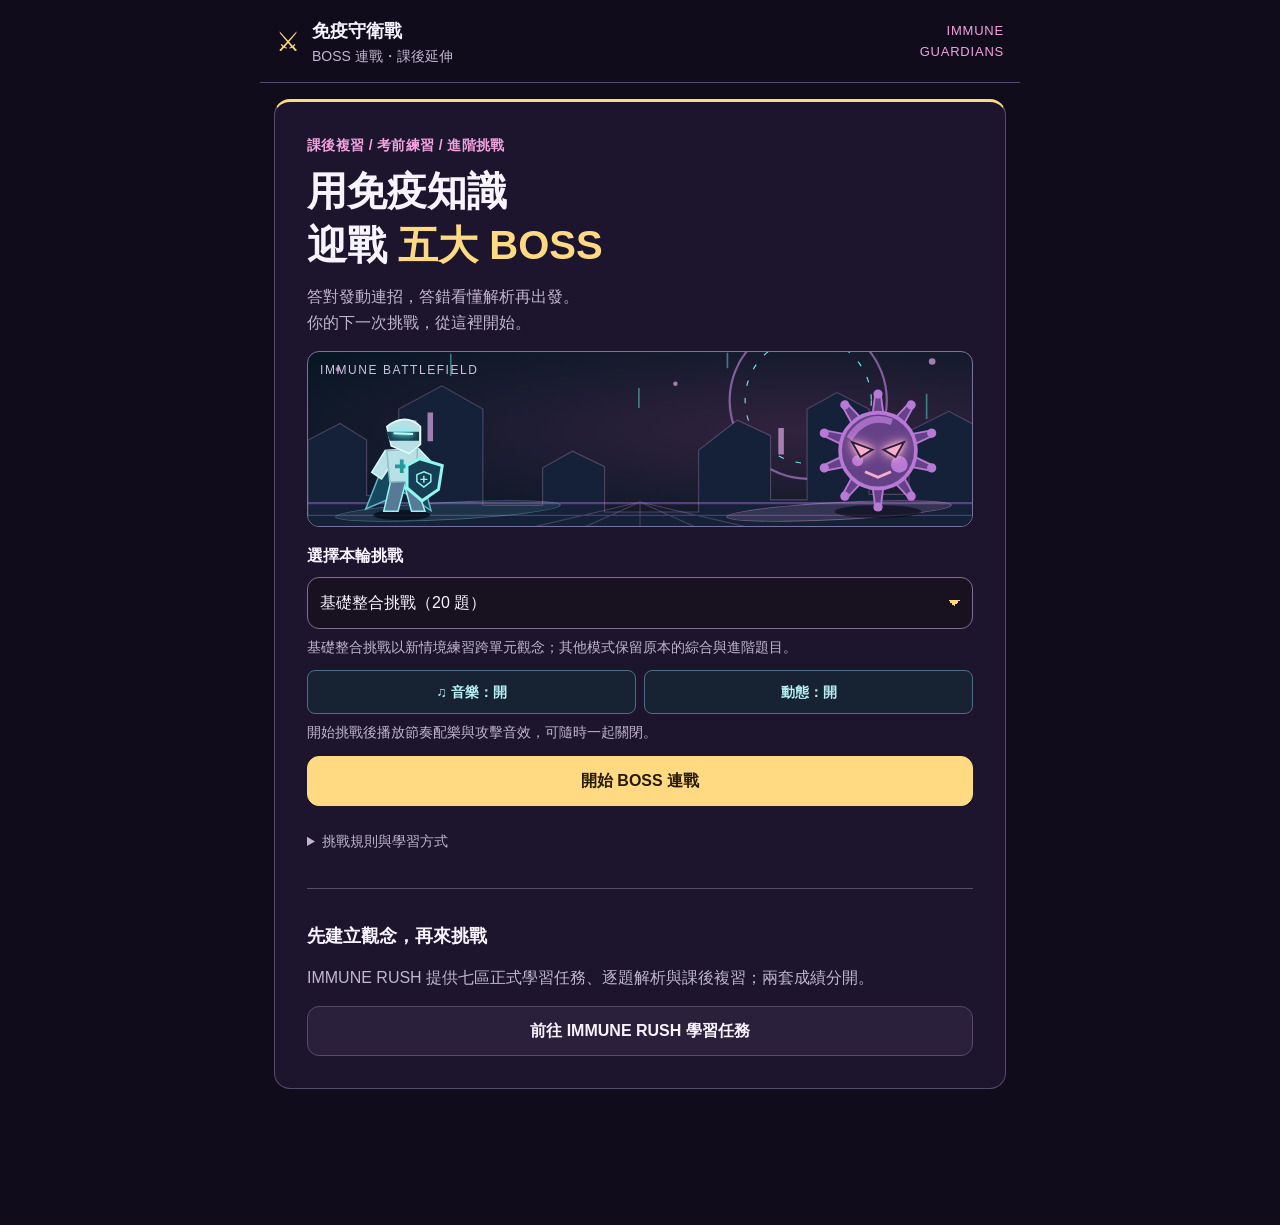
==== commit 63d35ecb: "Add original foundation scenario challenge and refine Boss practice questions" ====
--- a/index.html
+++ b/index.html
@@ -7,11 +7,11 @@
 <meta name="description" content="免疫守衛戰：五位 Boss 連戰、綜合複習與課後延伸挑戰。與 IMMUNE RUSH 學習任務分開運作。">
 <title>免疫守衛戰｜BOSS 連戰挑戰</title>
 <link rel="icon" href="data:,">
-<link rel="stylesheet" href="./immune-guardian.css?v=20261008k">
-<script src="./immune-guardian-data.js?v=20261008k" defer></script>
+<link rel="stylesheet" href="./immune-guardian.css?v=20261102a">
+<script src="./immune-guardian-data.js?v=20261102a" defer></script>
 <script src="./immune-guardian-scene.js?v=20261008k" defer></script>
 <script src="./immune-guardian-audio.js?v=20261008k" defer></script>
-<script src="./immune-guardian-app.js?v=20261008k" defer></script>
+<script src="./immune-guardian-app.js?v=20261102a" defer></script>
 </head>
 <body>
 <a class="skip-link" href="#mainContent">跳至挑戰內容</a>
@@ -23,7 +23,8 @@
   <p>答對發動連招，答錯看懂解析再出發。<br>你的下一次挑戰，從這裡開始。</p>
   <div id="lobbyScene" class="battle lobby-scene" aria-hidden="true"></div>
   <label for="gameMode">選擇本輪挑戰</label>
-  <select id="gameMode"><option value="all" selected>綜合挑戰（70 題）</option><option value="national">國考特訓（20 題）</option><option value="concept">概念闖關（50 題）</option></select>
+  <select id="gameMode"><option value="foundation" selected>基礎整合挑戰（20 題）</option><option value="all">綜合挑戰（70 題）</option><option value="national">國考特訓（20 題）</option><option value="concept">概念闖關（50 題）</option></select>
+  <p class="mode-description">基礎整合挑戰以新情境練習跨單元觀念；其他模式保留原本的綜合與進階題目。</p>
   <div class="ambience-tools"><button type="button" data-music aria-pressed="true">♫ 音樂：開</button><button type="button" data-motion aria-pressed="true">動態：開</button></div><p class="ambience-hint">開始挑戰後播放節奏配樂與攻擊音效，可隨時一起關閉。</p>
   <button id="startBtn" type="button" class="primary">開始 BOSS 連戰</button>
   <details class="rules"><summary>挑戰規則與學習方式</summary><ul><li>7 格生命；答錯扣血並中斷 Combo，後段 Boss 反擊較強。</li><li>本輪累積答對 2、4、8、12、18、26、40 題會進化並更換攻擊特效；答錯不扣累積題數、不退化，重新挑戰才歸零。</li><li>答對累積分數與連招；各模式血量已配合題數，全對可擊敗五位 Boss。</li><li>每題只計分一次。閱讀解析後，再按下一題。</li><li>生命歸零或題目用完後結算，可查看本輪錯題再挑戰。</li></ul><p>本輪紀錄只保留到重新整理。正式課堂任務與學習進度，請使用 IMMUNE RUSH。</p></details>
--- a/immune-guardian.css
+++ b/immune-guardian.css
@@ -10,6 +10,7 @@
 .site-header{max-width:760px;margin:auto;display:flex;align-items:center;gap:12px;padding:calc(16px + env(safe-area-inset-top,0px)) 16px 14px;border-bottom:1px solid var(--line)}.brand-mark{font-size:1.7rem;color:var(--gold)}.site-header strong,.site-header div>span{display:block}.site-header strong{font-size:1.15rem}.site-header div>span{font-size:var(--small);color:var(--muted)}.edition{font-size:.8125rem;color:var(--pink);letter-spacing:.06em;margin-left:auto;max-width:86px;text-align:right}
 main{max-width:760px;margin:auto;padding:16px 14px calc(120px + var(--safe-bottom));min-height:80vh}.card,.combat-panel{background:var(--panel);border:1px solid var(--line);border-radius:var(--radius);padding:var(--space);margin-bottom:16px;min-width:0}
 .lobby{border-top:3px solid var(--gold);padding:16px}.eyebrow{display:block;color:var(--pink);font-size:var(--small);font-weight:650;letter-spacing:.025em}.lobby h1{font-size:1.8rem;line-height:1.35;margin:8px 0 12px}.lobby em{font-style:normal;color:var(--gold)}.lobby>p{color:var(--muted);font-size:1rem}
+.lobby .mode-description{font-size:.875rem;line-height:1.55;margin:8px 0 4px;color:var(--muted)}
 label{display:block;font-weight:650;margin-bottom:8px}select{appearance:none;-webkit-appearance:none;width:100%;min-height:50px;padding:12px 32px 12px 12px;background:#171120;color:var(--text);border:1px solid #80708e;border-radius:12px;font-size:1rem;background-image:linear-gradient(45deg,transparent 50%,var(--gold) 50%),linear-gradient(135deg,var(--gold) 50%,transparent 50%);background-position:calc(100% - 18px) 50%,calc(100% - 12px) 50%;background-repeat:no-repeat;background-size:6px 6px}#startBtn{margin-top:12px}
 .rules{margin-top:14px}.rules summary,.source summary{min-height:44px;padding:10px 0;font-size:var(--small);color:var(--muted)}.rules ul{padding-left:22px;font-size:.95rem;color:var(--muted)}.rules li{margin:9px 0}.rules p{font-size:var(--small);color:var(--muted)}
 .combat-panel{padding:10px;margin-bottom:10px}.combat-heading{display:flex;align-items:center;justify-content:space-between;gap:4px;flex-wrap:wrap}.text-button{width:auto;min-height:44px;padding:8px;background:transparent;color:var(--muted);font-size:var(--small);border:0;text-decoration:underline}
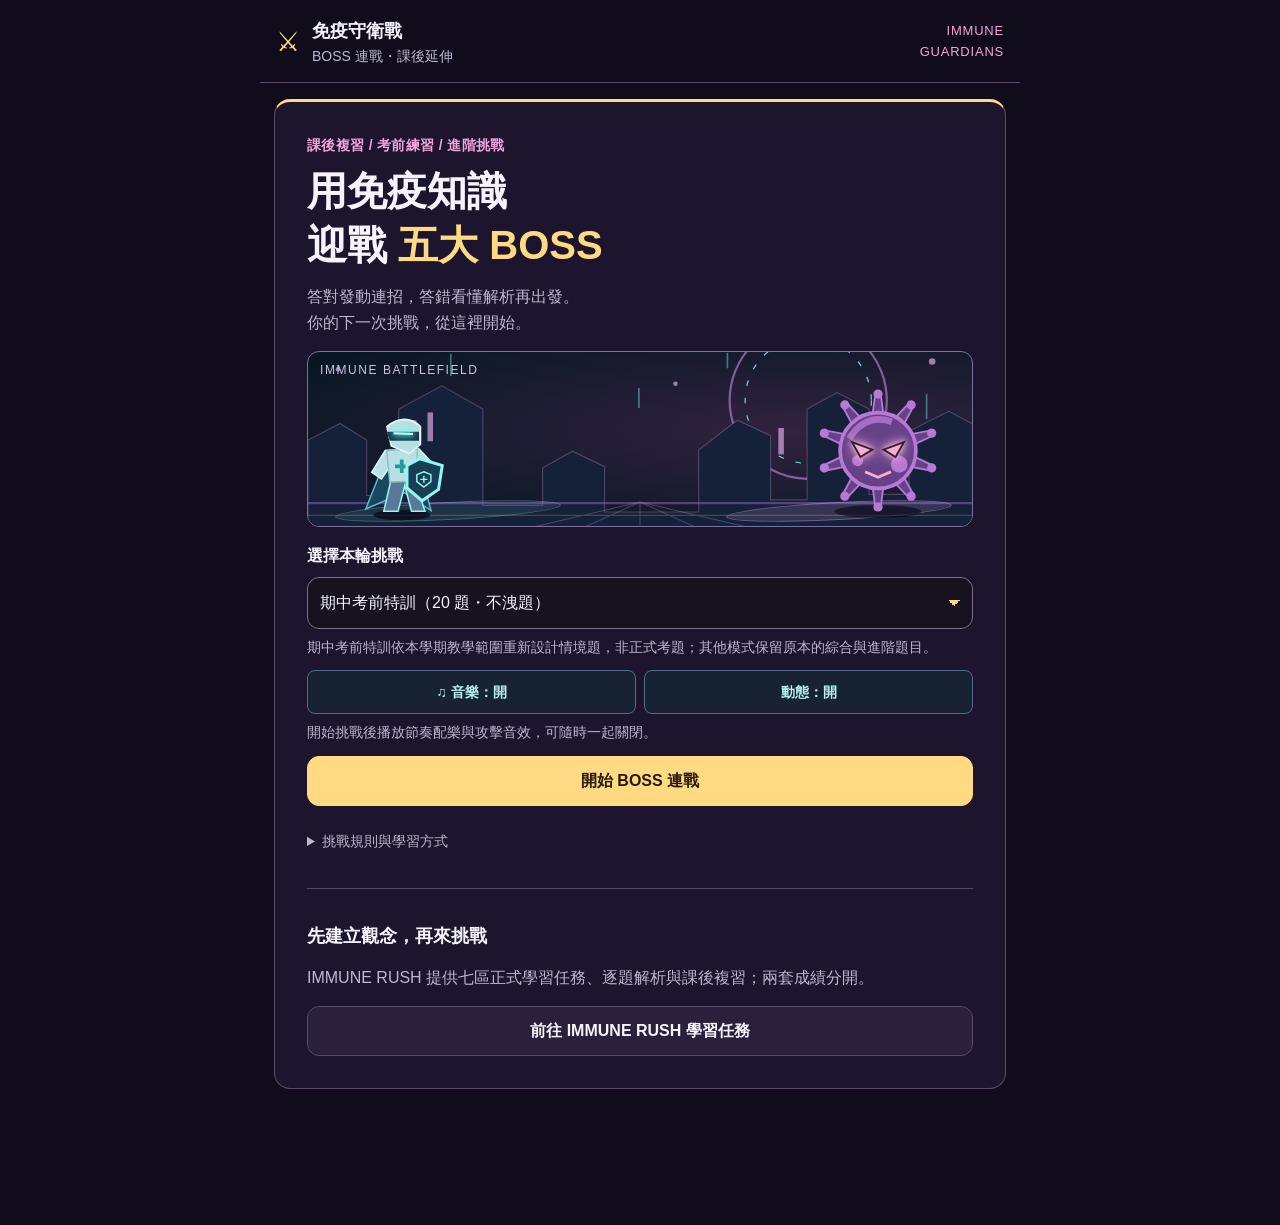
==== commit c4df7e7d: "Add original no-leak midterm practice mode to Immune Guardian" ====
--- a/index.html
+++ b/index.html
@@ -7,11 +7,11 @@
 <meta name="description" content="免疫守衛戰：五位 Boss 連戰、綜合複習與課後延伸挑戰。與 IMMUNE RUSH 學習任務分開運作。">
 <title>免疫守衛戰｜BOSS 連戰挑戰</title>
 <link rel="icon" href="data:,">
-<link rel="stylesheet" href="./immune-guardian.css?v=20261102a">
-<script src="./immune-guardian-data.js?v=20261102a" defer></script>
+<link rel="stylesheet" href="./immune-guardian.css?v=20261102b">
+<script src="./immune-guardian-data.js?v=20261102b" defer></script>
 <script src="./immune-guardian-scene.js?v=20261008k" defer></script>
 <script src="./immune-guardian-audio.js?v=20261008k" defer></script>
-<script src="./immune-guardian-app.js?v=20261102a" defer></script>
+<script src="./immune-guardian-app.js?v=20261102b" defer></script>
 </head>
 <body>
 <a class="skip-link" href="#mainContent">跳至挑戰內容</a>
@@ -23,8 +23,8 @@
   <p>答對發動連招，答錯看懂解析再出發。<br>你的下一次挑戰，從這裡開始。</p>
   <div id="lobbyScene" class="battle lobby-scene" aria-hidden="true"></div>
   <label for="gameMode">選擇本輪挑戰</label>
-  <select id="gameMode"><option value="foundation" selected>基礎整合挑戰（20 題）</option><option value="all">綜合挑戰（70 題）</option><option value="national">國考特訓（20 題）</option><option value="concept">概念闖關（50 題）</option></select>
-  <p class="mode-description">基礎整合挑戰以新情境練習跨單元觀念；其他模式保留原本的綜合與進階題目。</p>
+  <select id="gameMode"><option value="midterm" selected>期中考前特訓（20 題・不洩題）</option><option value="foundation">基礎整合挑戰（20 題）</option><option value="all">綜合挑戰（70 題）</option><option value="national">國考特訓（20 題）</option><option value="concept">概念闖關（50 題）</option></select>
+  <p class="mode-description">期中考前特訓依本學期教學範圍重新設計情境題，非正式考題；其他模式保留原本的綜合與進階題目。</p>
   <div class="ambience-tools"><button type="button" data-music aria-pressed="true">♫ 音樂：開</button><button type="button" data-motion aria-pressed="true">動態：開</button></div><p class="ambience-hint">開始挑戰後播放節奏配樂與攻擊音效，可隨時一起關閉。</p>
   <button id="startBtn" type="button" class="primary">開始 BOSS 連戰</button>
   <details class="rules"><summary>挑戰規則與學習方式</summary><ul><li>7 格生命；答錯扣血並中斷 Combo，後段 Boss 反擊較強。</li><li>本輪累積答對 2、4、8、12、18、26、40 題會進化並更換攻擊特效；答錯不扣累積題數、不退化，重新挑戰才歸零。</li><li>答對累積分數與連招；各模式血量已配合題數，全對可擊敗五位 Boss。</li><li>每題只計分一次。閱讀解析後，再按下一題。</li><li>生命歸零或題目用完後結算，可查看本輪錯題再挑戰。</li></ul><p>本輪紀錄只保留到重新整理。正式課堂任務與學習進度，請使用 IMMUNE RUSH。</p></details>
